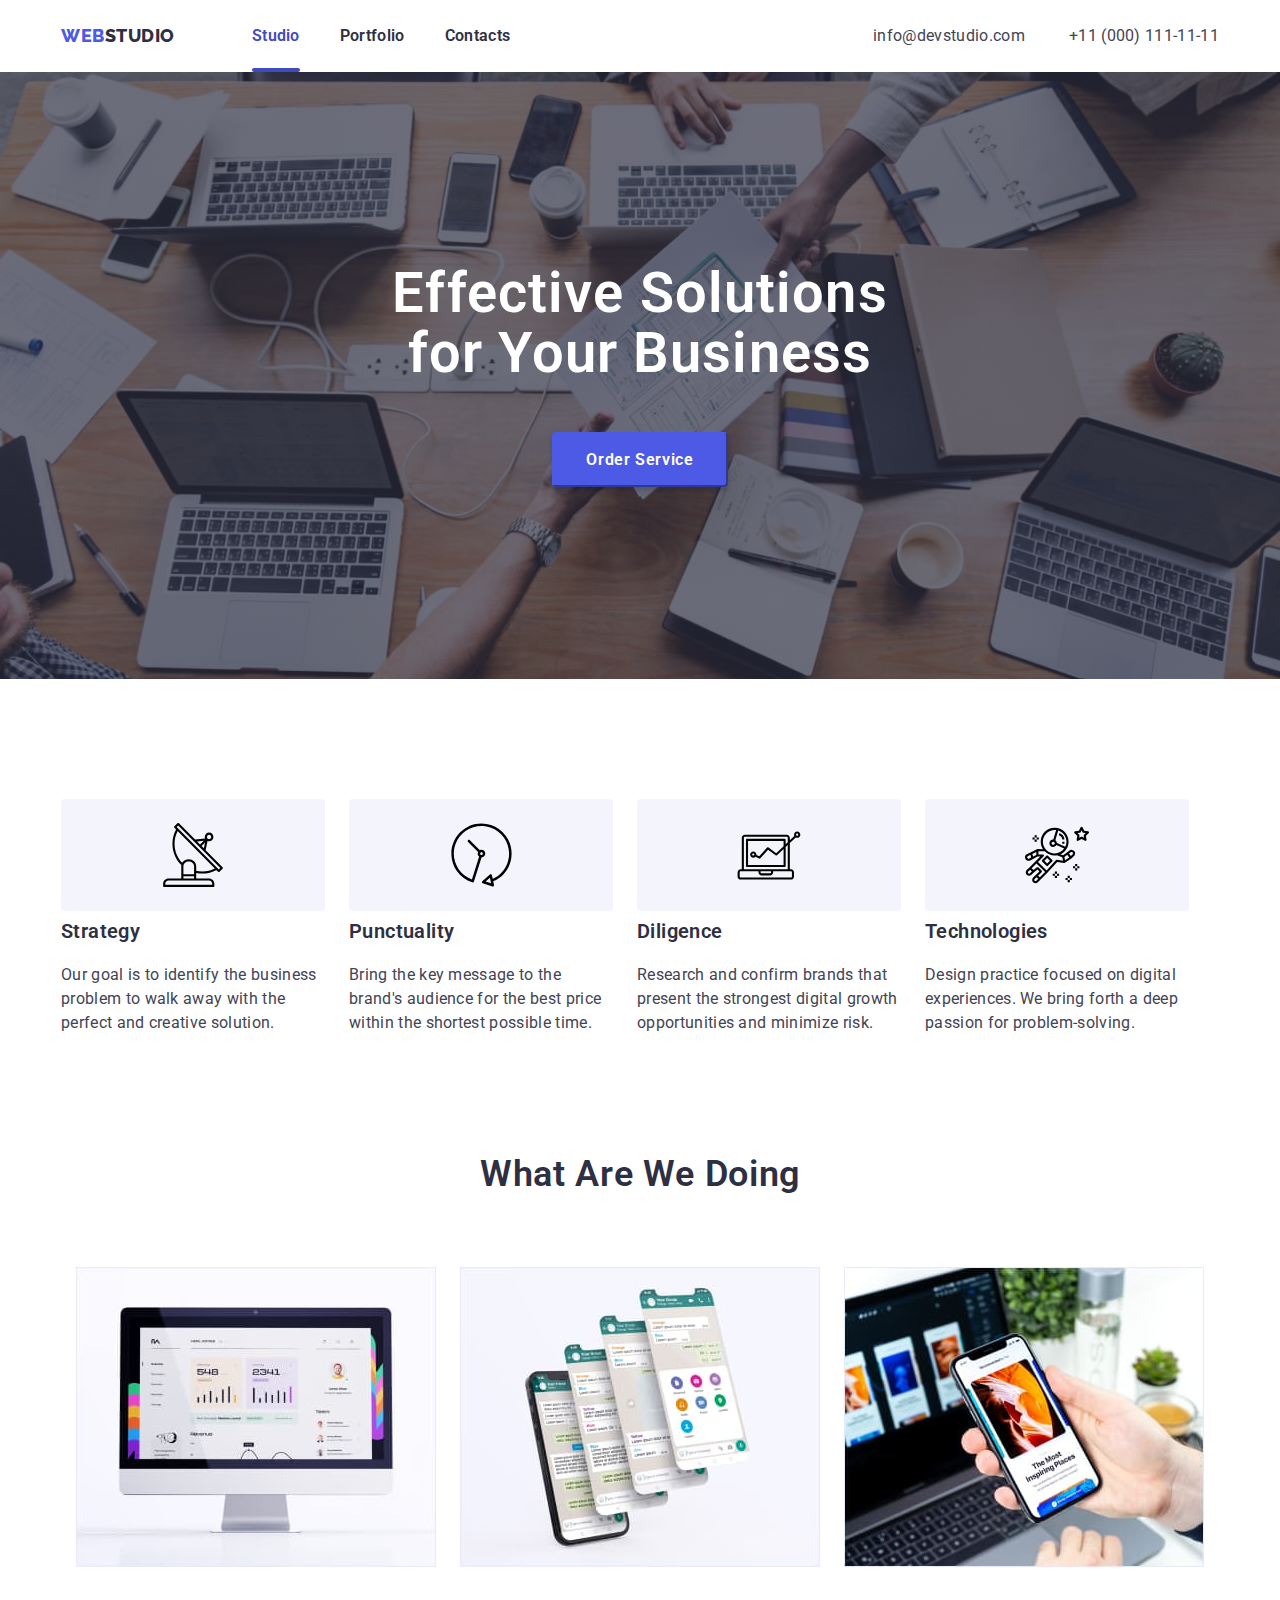
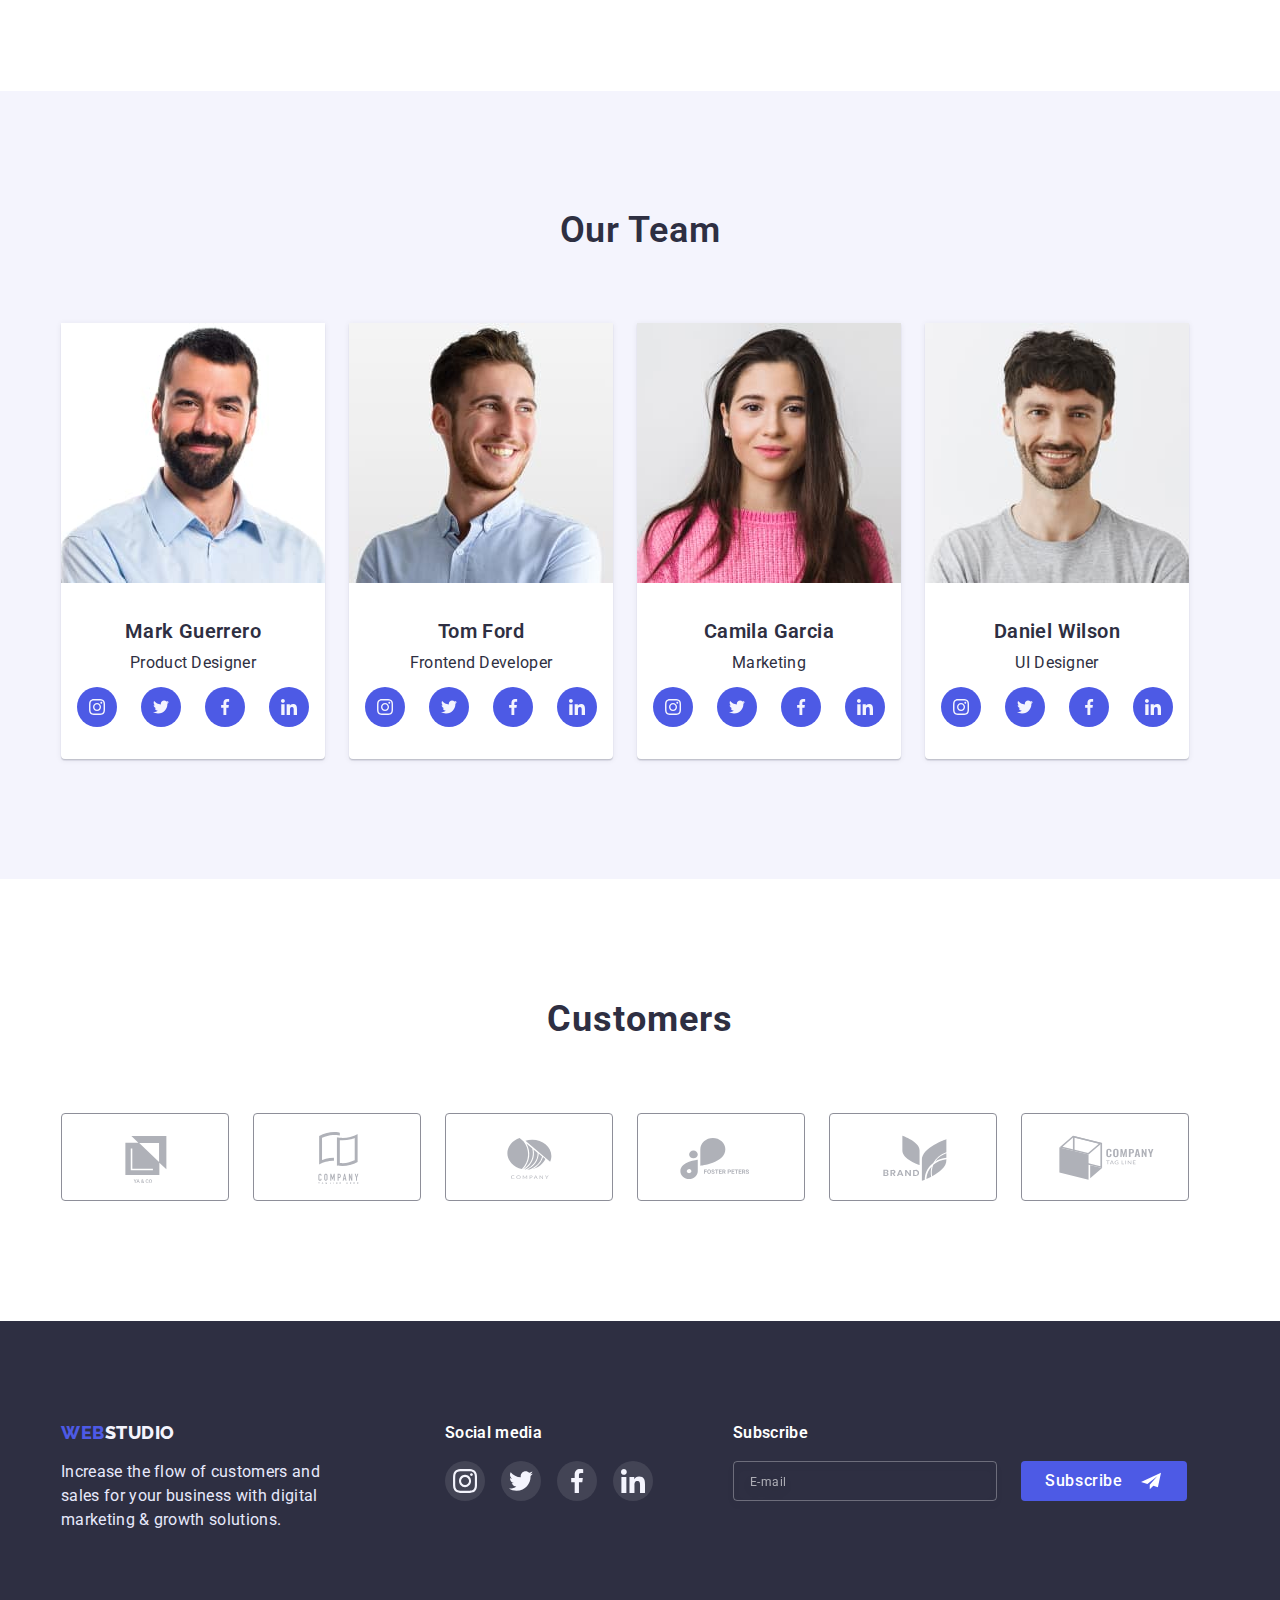
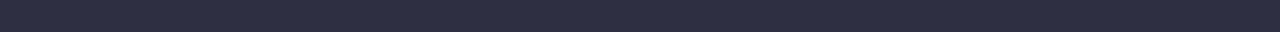
==== index.html @ ce139c0b "Initial commit" ====
<!DOCTYPE html>
<html lang="en">
  <head>
    <meta charset="UTF-8" >
    <meta http-equiv="X-UA-Compatible" content="IE=edge" >
    <meta name="viewport" content="width=device-width, initial-scale=1.0" >
    <title>Web Studio</title>
    <link rel="preconnect" href="https://fonts.googleapis.com">
    <link rel="preconnect" href="https://fonts.gstatic.com" crossorigin>
    <link href="https://fonts.googleapis.com/css2?family=Raleway:wght@700&family=Roboto:wght@400;500;700;900&display=swap" rel="stylesheet">
    <link rel="stylesheet" href="https://cdnjs.cloudflare.com/ajax/libs/modern-normalize/1.1.0/modern-normalize.min.css" >
    <link rel="stylesheet" href="./css/style.css">
  </head>
  <body class="body">
    <!-- header -->
    
    <header class="header">
    <div class="container header-box">
     <a class="logo" href="./index.html">
      WEB
      <span class="studio-logo">STUDIO</span>
     </a>

     <nav class="navigation">
      <ul class="list navigation-list">
        <li class="navigation-item"> <a class="navigation-link emphasis" href="./index.html">Studio</a> </li>
        <li class="navigation-item"> <a class="navigation-link" href="./portfolio.html">Portfolio</a> </li>
        <li class="navigation-item"> <a class="navigation-link" href="#">Contacts</a> </li>
      </ul>
     </nav>

     <ul class="list address-list">
     <a class="address" href="mailto:info@devstudio.com">info@devstudio.com</a>
     <a class="address" href="tel:+110001111111">+11 (000) 111-11-11</a>
     </ul>
    </div>
    </header>
    

    <!-- Main Content -->
    <main>
      <!-- Section 1 -->

      <section class="hero-section section">
        <div class="container">
        <h1 class="hero-title">Effective Solutions for Your Business </h1>

          <button class="btn" type="button" data-modal-open>Order Service</button>

        </div>

      </section>
      <!-- Section 2 -->

      <section class="description-section section">
        <div class="container description">
        <ul class="list description-list">
          <li class="description-item">
            <span class="icon-description strategy">
              <svg width="60" height="64">
              <use href="./images/symbol-defs.svg#icon-strategy"></use>
            </svg></span>
             <h3 class="description-title card-title">Strategy</h3>
          <p class="description-text">Our goal is to identify the business
           problem to walk away with the perfect and creative solution. </p>
          </li>

         <li class="description-item">
          <span class="icon-description punctuality">
            <svg width="61" height="64">
              <use href="./images/symbol-defs.svg#icon-punctuality"></use>
            </svg>
          </span>
           <h3 class="description-title card-title">Punctuality</h3>
          <p class="description-text">Bring the key message to the brand's audience for the best price within the shortest possible time.</p>
        </li>

        <li class="description-item">
          <span class="icon-description diligence">
            <svg width="64" height="49">
              <use href="./images/symbol-defs.svg#icon-diligence"></use>
            </svg>
          </span>
          <h3 class="description-title card-title">Diligence</h3>
          <p class="description-text">Research and confirm brands that present the strongest digital growth opportunities and minimize risk.</p>
        </li>

         <li class="description-item"> 
          <span class="icon-description technologies">
            <svg width="64" height="64">
              <use href="./images/symbol-defs.svg#icon-technologies"></use>
            </svg>
          </span>
          <h3 class="description-title card-title">Technologies</h3>
          <p class="description-text">Design practice focused on digital experiences. We bring forth a deep passion for problem-solving.</p>
        </li>
        </ul>
        </div>
      </section>

      <!-- Section 3 -->

     <section class="work-section section">
      <div class="container work-container">
      <h2 class="work-title title-section">What are we doing</h2>

      <ul class="work-list list">
        <li class="work-item">
          <img src="./images/img1.jpg"
          alt="computer statistics"
          width="360"
          height="300">
        </li>
        <li class="work-item">
          <img src="./images/img2.jpg"
          alt="mobile application"
          width="360"
          height="300">
        </li>
        <li class="work-item">
          <img src="./images/img3.jpg"
          alt="phone in hand"
          width="360"
          height="300">
        </li>
      </ul>
      </div>
     </section>

 
     <!-- Section 4 -->
     <section class="section team-section">
      <div class="container team-container">
      <h2 class="team-title title-section">Our Team</h2>

      <ul class="team-list list">
        <li class="team-item">
         
            <img class="team-foto" src="./images/imgteam1.jpg"
            alt="first team member"
            width="264"
            height="260" >
              <div class="team-name">
              <h3 class="name-title card-title">Mark Guerrero</h3>
              <p class="team-text card-text">Product Designer</p>
              <div class="container-team-link">
                <a class="team-link" href="">
                  <svg class="icon-instagram" width="16" height="16" >
                    <use href="./images/symbol-defs.svg#icon-instagram"></use>
                  </svg>
                </a>
                <a class="team-link" href="">
                  <svg class="icon-twitter" width="16" height="16">
                    <use href="./images/symbol-defs.svg#icon-twitter"></use>
                  </svg>
                </a>
                <a class="team-link" href="">
                  <svg class="icon-facebook" width="16" height="16">
                    <use href="./images/symbol-defs.svg#icon-facebook"></use>
                  </svg>
                </a>
                <a class="team-link" href="">
                  <svg class="icon-linkedin" width="16" height="16">
                    <use href="./images/symbol-defs.svg#icon-linkedin"></use>
                  </svg>
                </a>
              </div>
              </div>
        </li>

        <li class="team-item">
          
            <img class="team-foto" src="./images/imgteam2.jpg"
            alt="second team member"
            width="264"
            height="260">
            <div class="team-name">
              <h3 class="name-title card-title">Tom Ford</h3>
              <p class="team-text card-text">Frontend Developer</p>
              <div class="container-team-link">
                <a class="team-link" href="">
                  <svg class="icon-instagram" width="16" height="16" >
                    <use href="./images/symbol-defs.svg#icon-instagram"></use>
                  </svg>
                </a>
                <a class="team-link" href="">
                  <svg class="icon-twitter" width="16" height="16">
                    <use href="./images/symbol-defs.svg#icon-twitter"></use>
                  </svg>
                </a>
                <a class="team-link" href="">
                  <svg class="icon-facebook" width="16" height="16">
                    <use href="./images/symbol-defs.svg#icon-facebook"></use>
                  </svg>
                </a>
                <a class="team-link" href="">
                  <svg class="icon-linkedin" width="16" height="16">
                    <use href="./images/symbol-defs.svg#icon-linkedin"></use>
                  </svg>
                </a>
              </div>
            </div>
        </li>

        <li class="team-item">
          
            <img class="team-foto" src="./images/imgteam3.jpg"
            alt="third team member"
            width="264"
            height="260">
            <div class="team-name">
              <h3 class="name-title card-title">Camila Garcia</h3>
              <p class="team-text card-text">Marketing</p>
              <div class="container-team-link">
                <a class="team-link" href="">
                  <svg class="icon-instagram" width="16" height="16" >
                    <use href="./images/symbol-defs.svg#icon-instagram"></use>
                  </svg>
                </a>
                <a class="team-link" href="">
                  <svg class="icon-twitter" width="16" height="16">
                    <use href="./images/symbol-defs.svg#icon-twitter"></use>
                  </svg>
                </a>
                <a class="team-link" href="">
                  <svg class="icon-facebook" width="16" height="16">
                    <use href="./images/symbol-defs.svg#icon-facebook"></use>
                  </svg>
                </a>
                <a class="team-link" href="">
                  <svg class="icon-linkedin" width="16" height="16">
                    <use href="./images/symbol-defs.svg#icon-linkedin"></use>
                  </svg>
                </a>
              </div>
            </div>
        </li>

        <li class="team-item">
         
            <img class="team-foto" src="./images/imgteam4.jpg"
            alt="fourth team member"
            width="264"
            height="260">
            <div class="team-name">
              <h3 class="name-title card-title">Daniel Wilson</h3>
              <p class="team-text card-text">UI Designer</p>
              <div class="container-team-link">
                <a class="team-link" href="">
                  <svg class="icon-instagram" width="16" height="16" >
                    <use href="./images/symbol-defs.svg#icon-instagram"></use>
                  </svg>
                </a>
                <a class="team-link" href="">
                  <svg class="icon-twitter" width="16" height="16">
                    <use href="./images/symbol-defs.svg#icon-twitter"></use>
                  </svg>
                </a>
                <a class="team-link" href="">
                  <svg class="icon-facebook" width="16" height="16">
                    <use href="./images/symbol-defs.svg#icon-facebook"></use>
                  </svg>
                </a>
                <a class="team-link" href="">
                  <svg class="icon-linkedin" width="16" height="16">
                    <use href="./images/symbol-defs.svg#icon-linkedin"></use>
                  </svg>
                </a>
              </div>
            </div>
          
        </li>

      </ul>
      </div>
     </section>
     
     
     <section class="customers-section section">
      <div class="container container-customers">
        <h2 class="customers-title title-section">Customers</h2>
        <ul class="customers-list list">
          <li class="customers-item"><a class="customers-link" href="">
            <svg class="icon-yaco icon-customers" width="104" height="56">
              <use href="./images/symbol-defs.svg#icon-company1"></use>
            </svg>
          </a></li>
          <li class="customers-item"><a class="customers-link" href="">
            <svg class="icon-teglinehere icon-customers" width="104" height="56">
              <use href="./images/symbol-defs.svg#icon-company2"></use>
            </svg>
          </a></li>
          <li class="customers-item"><a class="customers-link" href="">
            <svg class="icon-company icon-customers" width="104" height="56">
              <use href="./images/symbol-defs.svg#icon-company3"></use>
            </svg>
          </a></li>
          <li class="customers-item"><a class="customers-link" href="">
            <svg class="icon-fosterpeters icon-customers" width="104" height="56">
              <use href="./images/symbol-defs.svg#icon-company4"></use>
            </svg>
          </a></li>
          <li class="customers-item"><a class="customers-link" href="">
            <svg class="icon-brand icon-customers" width="104" height="56">
              <use href="./images/symbol-defs.svg#icon-company5"></use>
            </svg>
          </a></li>
          <li class="customers-item"><a class="customers-link" href="">
            <svg class="icon-tegline icon-customers" width="104" height="56">
              <use href="./images/symbol-defs.svg#icon-company6"></use>
            </svg>
          </a></li>
        </ul>

      </div>
     </section>

    </main>

    <!-- Footer -->
    <footer class="footer">
      <div class="container footer-container">
      <div>
        <a class="logo bottom" href="./index.html">
          <span class="web-logo">WEB</span>
          <span class="secondary studio-logo">STUDIO</span>
         </a>
  
         <p class="footer-text">Increase the flow of customers and sales for your business with digital marketing & growth solutions.</p>
      </div>
      
      <div class="social-container">
        <h3 class="social-title">Social media</h3>
        <ul class="social-list list">
          <li class="social-items">
            <a class="social-link" href="">
              <svg class="social-icon" width="24" height="24">
                <use href="./images/symbol-defs.svg#icon-instagram"></use>
              </svg>
            </a>
          </li>
          <li class="social-items">
            <a class="social-link" href="">
              <svg class="social-icon" width="24" height="24">
                <use href="./images/symbol-defs.svg#icon-twitter"></use>
              </svg>
            </a>
          </li>
          <li class="social-items">
            <a class="social-link" href="">
              <svg class="social-icon" width="24" height="24">
                <use href="./images/symbol-defs.svg#icon-facebook"></use>
              </svg>
            </a>
          </li>
          <li class="social-items">
            <a class="social-link" href="">
              <svg class="social-icon" width="24" height="24">
                <use href="./images/symbol-defs.svg#icon-linkedin"></use>
              </svg>
            </a>
          </li>
        </ul>

      </div>

      <div class="subscribe-container">
        <h3 class="social-title">Subscribe</h3>

        <form class="subscribe-form">
          <input type="mail" name="subscrabe" placeholder="E-mail"/>

        <button class="btn-subscribe" type="submit">Subscribe
          <svg class="icon-btn" width="24" height="20">
            <use href="./images/symbol-defs.svg#frame"></use>
          </svg>
        </button>


        </form>
      </div>

    </div>
      </footer>
  
      <div class="backdrop is-hidden" data-modal>
        <div class="modal">

          <div class="btn-close-container">
            <button type="button" class="btn-close" data-modal-close>
              <svg class="icon-close" width="8" height="8">
                <use href="./images/symbol-defs.svg#icon-close"></use>
              </svg>
              </button>
          </div>
         

          <h3 class="modal-title">Leave your contacts and we will call you back</h3>

          <form class="form-modal">

          <ul class="list modal-item">

            <li class="modal-list">
              <label class="modal-label" for="name">Name</label>
            <input class="modal-input" type="text" name="name" id="name" />
            <span class="form-icon">
              <svg width="18" height="24">
                <use href="./images/symbol-defs.svg#person"></use>
              </svg>
            </span>
            </li>

            <li class="modal-list">
              <label class="modal-label" for="phone">Phone</label>
              <input class="modal-input" type="tel" name="phone" id="phone" />
              <span class="form-icon">
                <svg width="18" height="24">
                  <use href="./images/symbol-defs.svg#phone"></use>
                </svg>
              </span>
            </li>

            <li class="modal-list">
              <label class="modal-label" for="mail">Email</label>
            <input class="modal-input" type="email" name="mail" id="mail" />
            <span class="form-icon">
              <svg width="18" height="24">
                <use href="./images/symbol-defs.svg#email"></use>
              </svg>
            </span>
            </li>

            <li class="modal-list">
              <label class="modal-label" for="comment">Comment</label>
            <textarea class="modal-area" name="comment" rows="8" id="comment" placeholder="Text input"></textarea>
            </li>

            <li class="cheakbox-list">
              
              <label class="modal-label checkbox-label"  >
                <input class="checkbox" type="checkbox" name="policy" value="policy" />
                I accept the terms and conditions of the <a class="cheakbox-link" href="">Privacy Policy</a>
                <span class="checkbox-icon">
                  <svg class="svg-icon" width="16" height="16">
                    <use href="./images/symbol-defs.svg#click"></use>
                  </svg>
                </span></label>
               
            </li>

          </ul>

          <div class="modal-btn-container">
            <button class="modal-btn" type="submit">Send</button>
          </div>
          

          </form>
        </div>
      </div>

      <script src="./js/modal.js"></script>

  </body>
</html>
---- css/style.css ----
:root {
    --dark: #2E2F42;
    --text: #434455;
    --primary-brand: #4D5AE5;
    --accent: #E7E9FC;
    --light: #F4F4FD;
    --primery-bg-color: #fff;
    --pressed-state: #404BBF;
    --success: #31D0AA;
    --subtle-text: #8E8F99;
    --icon: #AFB1B8;

}


/* Used class */
.list {
padding: 0;
margin: 0;

list-style: none;
}

.body {
color: var(--dark);
font-family: Roboto, sans-serif;
}

.section {
padding: 120px 0;
}

.container {
margin-left: auto;
margin-right: auto;
width: 1158px;
}

.card-title {
font-weight: 600;
font-size: 20px;
line-height: 1.2;
letter-spacing: 0.02em;
}

.card-text {
font-size: 16px;
line-height: 1.5;
letter-spacing: 0.02em;
}

.title-section {
    margin-top: 0;
    margin-bottom: 72px;

    font-weight: 600;
    font-size: 36px;
    line-height: 1.1;
    letter-spacing: 0.02em;
    text-align: center;
    text-transform: capitalize;  
}

/* Header */
.header {
background-color: var(--primery-bg-color);
box-shadow: 0px 2px 1px rgba(46, 47, 66, 0.08), 0px 1px 1px rgba(46, 47, 66, 0.16), 0px 1px 6px rgba(46, 47, 66, 0.08);
}
.container.header-box {
display: flex;
align-items: center;
}

/* Лого */
.logo {
display: flex;

color: var(--primary-brand);
font-family: 'Raleway';
font-weight: 800;
font-size: 18px;
line-height: 1.3; 
letter-spacing: 0.03em;
text-decoration: none;
text-transform: uppercase;
}

.studio-logo {
color: var(--dark);
}

/* Навігація */
.navigation-list {
display: flex;
margin-left: 77px;
}
.navigation-item:not(:last-child) {
margin-right: 40px;
}
.navigation-link {
position: relative;
display: block;
padding-top: 24px;
padding-bottom: 24px;

color: var(--dark);
font-weight: 600;
font-size: 16px;
line-height: 1.5;
letter-spacing: 0.02em;
text-decoration: none;

transition-property: color;
transition-duration: 250ms;
transition-timing-function: cubic-bezier(0.4, 0, 0.2, 1);
}
.navigation-link:hover, .navigation-link:focus {
color: var(--text);
}
.navigation-link:active {
color: var(--primary-brand);
}

.emphasis {
    color: var(--pressed-state);
}

.emphasis::after {
    position: absolute;
    left: 0;
    bottom: 0;

    display: block;
    content: "";
    width: 100%;
    height: 4px;
    border-radius: 2px;

    background-color: var(--pressed-state);
}

/* Контакти */
.address {  
color: var(--text);
font-size: 16px;
line-height: 1.5;
letter-spacing: 0.02em;
text-decoration: none; 

transition-property: color;
transition-duration: 250ms;
transition-timing-function: cubic-bezier(0.4, 0, 0.2, 1);
}
.address:hover, .address:focus {
color: var(--primary-brand);
}
.address:not(:last-child) {
    margin-right: 40px;
}
.address-list {
margin-left: auto;
}

/*--------------- Pages Studio ----------------*/

/*----- Hero section */

.hero-section {
margin: 0 auto;
padding-top: 192px;
padding-bottom: 192px;

background-color: var(--dark);
background-image: linear-gradient(
    rgba(46, 47, 66, 0.7),
    rgba(46, 47, 66, 0.7)),
     url(../images/heroimage.jpg);
background-repeat: no-repeat;
background-size: cover;
background-position: center;
max-width: 1440px;
min-height: 600px;
text-align: center;
}

.hero-title {
    margin-top: 0;
margin-left: auto;
margin-bottom: 48px;
margin-right: auto;
width: 500px;

color: var(--primery-bg-color);
font-weight: 600;
font-size: 56px;
line-height: 1.07;
letter-spacing: 0.02em;
text-align: center;
}

.btn {
border-radius: 4px;
padding: 16px 32px;
min-width: 170px;

background-color: var(--primary-brand);
color: var(--primery-bg-color);
border-color: var(--primary-brand);
font-family: inherit;
font-weight: 600;
font-size: 16px;
line-height: 1.2;
letter-spacing: 0.04em;
text-align: center;
cursor: pointer;
box-shadow: 0px 4px 4px rgba(0, 0, 0, 0.15);

transition-property: box-shadow;
transition-duration: 250ms;
transition-timing-function: cubic-bezier(0.4, 0, 0.2, 1);
}

.btn:hover, .btn:focus {
    box-shadow: 0px 1px 6px rgba(46, 47, 66, 0.08), 0px 1px 1px rgba(46, 47, 66, 0.16), 0px 2px 1px rgba(46, 47, 66, 0.08);
}
 .btn:active {
    background-color: var(--pressed-state);
    box-shadow: 0px 4px 4px rgba(0, 0, 0, 0.15);
 }

 /*----- Description section */

 .description-section {
    padding: 120px 0px;
    }

.description-title {
    margin-top: 0;
}

.description-text {
    margin-top: 0;
    margin-bottom: 0;
    margin-right: 0;

font-size: 16px;
line-height: 1.5;
letter-spacing: 0.02em;
color: var(--text);
}

.description-list {
    display: flex;
}
.description-item {
    width: 264px;
}
.description-item:not(:last-child) {
margin-right: 24px;
}

.icon-description {
    display: flex;
    align-items: center;
    justify-content: center;
    background-color: var(--light);
    width: 264px;
height: 112px;
border-radius: 4px;
margin-bottom: 8px;
}


/* -----Work section */

.work-section {
padding-top: 0;
}

.work-container {
    padding-right: 15px;
    padding-left: 15px;
}

.work-list {
display: flex;
}

.work-item:not(:last-child) {
margin-right: 24px;
}

/* -----Team section */

.team-section {
background-color: var(--light);
text-align: center;
}

.team-list {
display: flex;
}

.team-item:not(:last-child) {
margin-right: 24px;
}
.team-item {
    text-align: center;
    background-color: var(--primery-bg-color);
    box-shadow: 0px 1px 6px rgba(46, 47, 66, 0.08), 0px 1px 1px rgba(46, 47, 66, 0.16), 0px 2px 1px rgba(46, 47, 66, 0.08);
    border-radius: 0px 0px 4px 4px;
}

.team-name {
    padding-top: 32px;
    padding-bottom: 32px;
    padding-left: 16px;
    padding-right: 16px;
}
.name-title {
margin-top: 0;
margin-bottom: 8px;

text-align: center;
}


.team-text {
margin-top: 0;
margin-bottom: 12px;
}



.container-team-link {
    display: flex;
    text-align: center;
}

.team-link {
    display: flex;
    align-items: center;
    justify-content: center;
    width: 40px;
    height: 40px;
    margin-right: 24px;
    
    border-radius: 50%;
    background-color: var(--primary-brand);

    transition: background-color 250ms cubic-bezier(0.4, 0, 0.2, 1);
}

.team-link:nth-last-child(1) {
    margin-right: 0;
}

.team-link:hover, .team-link:focus {
    background-color: var(--pressed-state);
   
}

.icon-instagram, .icon-twitter, .icon-facebook, .icon-linkedin {
    fill: var(--light);
}

/* -----Customers section */

.customers-title {
font-weight: 700;
line-height: 1.16;
letter-spacing: 0.03em;
}

.customers-list {
    display: flex;
}

.customers-item {
    margin-right: 24px;

}

.customers-item:nth-last-child(1) {
    margin-right: 0;
}


.customers-link {
    display: flex;
    align-items: center;
    justify-content: center;
    border: 1px solid var(--subtle-text);
border-radius: 4px;

width: 168px;
height: 88px;
 color: var(--icon);   

 transition-property: color;
transition-duration: 250ms;
transition-timing-function: cubic-bezier(0.4, 0, 0.2, 1);
}



.customers-link:hover, .customers-link:focus {
    border: 1px solid var(--primary-brand);
    color: var(--primary-brand);
}

.icon-customers {
    fill: currentColor;
}



/*------------- Pages portfolio ------------*/

.main-section {
padding-top: 96px;
}

.portfolio-container {
padding: 0;
}

.filter-list {
display: flex;
margin-bottom: 72px;

justify-content: center;
}

.filter-item:not(:last-child) {
margin-right: 24px;
}


.filter-btn {
padding: 12px 24px;

background-color: var(--accent);
color: var(--primary-brand);
font-family: inherit;
font-weight: 600;
font-size: 16px;
line-height: 1.5;
text-align: center;
letter-spacing: 0.04em;
cursor: pointer;
border: 1px solid var(--accent);
border-radius: 4px;

transition-property: color, background-color, box-shadow;
transition-duration: 250ms;
transition-timing-function: cubic-bezier(0.4, 0, 0.2, 1);
}
.filter-btn:hover, .filter-btn:focus {
background-color: var(--primary-brand);
color: var(--primery-bg-color);
border-color: var(--primary-brand);
box-shadow: 0px 3px 1px rgba(0, 0, 0, 0.1), 0px 2px 1px rgba(0, 0, 0, 0.08), 0px 2px 2px rgba(0, 0, 0, 0.12);
}

.card-list {
display: flex;
flex-wrap: wrap;
}

.card-item {
margin-right: 24px;
margin-bottom: 48px;



}

.card-link {
    display: inline-block;

    width: 360px;
    margin: 0;

border: 0.5px solid var(--light);
box-shadow: 0px 1px 6px rgba(46, 47, 66, 0.08);
color: var(--text);
text-decoration: none;

transition-property: box-shadow;
transition-duration: 250ms;
transition-timing-function: cubic-bezier(0.4, 0, 0.2, 1);
}

.card-item:nth-child(3n) {
margin-right: 0;
}
.card-item:nth-last-child(-n+3) {
margin-bottom: 0;
}

.card-link:hover, .card-link:focus {
    box-shadow: 0px 1px 6px rgba(46, 47, 66, 0.08), 0px 1px 1px rgba(46, 47, 66, 0.16), 0px 2px 1px rgba(46, 47, 66, 0.08);
}


.card-photo {
    position: relative;
    overflow: hidden;

    width: 360px;
    height: 300px;
}

.card-overlay {
    position: absolute;
    top: 0;
    left: 0;
    width: 360px;
    height: 300px;

    background-color: var(--primary-brand);
    

    transform: translateY(100%);
    transition: transform 250ms cubic-bezier(0.4, 0, 0.2, 1);

}


.card-link:hover .card-overlay {
    
    transform: translateY(0);
}

.card-link:focus .card-overlay {
    
    transform: translateY(0);
}


.card-info {
    position: absolute;
    top: 40px;
    left: 32px;
    width: 296px;

font-weight: 400;
font-size: 16px;
line-height: 1.5;
letter-spacing: 0.02em;
color: var(--light);

}


.project-name {
    width: 360px;
    padding-top: 32px;
    padding-bottom: 32px;
    padding-left: 16px;
    padding-right: 16px;
}

.project-title {
    margin-top: 0;
    margin-bottom: 8px;  
}



.project-text {
    margin-top: 0;
    margin-bottom: 0;
}

/* Footer */
.footer {
padding-top: 100px;
padding-bottom: 100px;

background-color: var(--dark);
}

.footer-container {
    display: flex;
}

.logo.bottom {
margin-bottom: 16px;
}

.secondary.studio-logo {
color:  var(--light);
}

.footer-text {
width: 264px;
margin-top: 0;
margin-bottom: 0;

color: var(--accent);
font-size: 16px;
line-height: 1.5;
letter-spacing: 0.02em;   
}

.social-container {
    margin-left: 120px;
}

.social-title {
margin: 0;
margin-bottom: 16px;

color: var(--primery-bg-color);
font-weight: 600;   
font-size: 16px;
line-height: 1.5;
letter-spacing: 0.02em;
}

.social-list {
    display: flex;
}

.social-items {
    margin-right: 16px;
}

.social-link {
    display: flex;
    align-items: center;
    justify-content: center;

    width: 40px;
    height: 40px;
    border-radius: 50%;
    background-color: rgba(255, 255, 255, 0.1);
    color: var(--light);

   transition: background-color 250ms cubic-bezier(0.4, 0, 0.2, 1);
}

.social-items:nth-last-child(1) {
    margin-right: 0;
}

.social-link:hover, .social-link:focus {
    background-color: var(--success);
}

.social-icon {
    fill: currentColor;
}

.subscribe-container {
    margin-left: 80px;
}

.backdrop {
    position: fixed;
    width: 100%;
    height: 100%;
    top: 0;
    left: 0;

    background-color: rgba(46, 47, 66, 0.4);

    transition-property: opacity;
transition-duration: 250ms;
transition-timing-function: cubic-bezier(0.4, 0, 0.2, 1);
}

.backdrop.is-hidden {
    opacity: 0;
    pointer-events: none;
    visibility: hidden;

    transition-property: opacity, visibility;
    transition-duration: 250ms;
    transition-timing-function: cubic-bezier(0.4, 0, 0.2, 1);
}

.modal {
    position: absolute;
    top: 50%;
    left: 50%;
    transform: translate(-50%, -50%);

    width: 408px;
    min-height: 576px;
    padding: 24px;
    
    background: #FCFCFC;
box-shadow: 0px 1px 1px rgba(0, 0, 0, 0.14), 0px 1px 3px rgba(0, 0, 0, 0.12), 0px 2px 1px rgba(0, 0, 0, 0.2);
border-radius: 4px;

}

.btn-close-container {
    display: flex;
    justify-content: end;
}

.btn-close {
    display: flex;
    align-items: center;
    justify-content: center;
   
    width: 24px;
    height: 24px;
    border-radius: 50%;

    background-color: #E7E9FC;
    border: 1px solid rgba(0, 0, 0, 0.1);
    color: #000;
    cursor: pointer;

    transition-property: color, background-color;
transition-duration: 250ms;
transition-timing-function: cubic-bezier(0.4, 0, 0.2, 1);
}

.btn-close:hover, .btn-close:focus {
    background-color: var(--pressed-state);
    color: #fff;
}

.modal-title {
    margin-bottom: 14px;

    font-weight: 500;
font-size: 16px;
line-height: 1.5;
text-align: center;
letter-spacing: 0.02em;
color: var(--dark);
}



.icon-close {
        fill: currentColor;
}

.subscribe-form {
    display: flex;
    flex-direction: row;
}

.subscribe-form input {

    width: 264px;
    padding: 8px 16px;

    border: 1px solid rgba(255, 255, 255, 0.3);
filter: drop-shadow(0px 4px 4px rgba(0, 0, 0, 0.15));
border-radius: 4px;
background-color: transparent;
color: var(--primery-bg-color);
}


.subscribe-form input::placeholder {
    font-weight: 400;
font-size: 12px;
line-height: 2;
letter-spacing: 0.04em;

color: rgba(255, 255, 255, 0.6);
}

.btn-subscribe {
    display: flex;
    justify-content: center;
    align-items: center;

    margin-left: 24px;
    padding: 8px 24px;
    gap: 16px;

    border-radius: 4px;
    background-color: var(--primary-brand);
    border: none;
    color: var(--primery-bg-color);
    cursor: pointer;

    font-weight: 500;
font-size: 16px;
line-height: 1.5;
letter-spacing: 0.04em;

transition: background-color 250ms cubic-bezier(0.4, 0, 0.2, 1);
}

.btn-subscribe:hover,
.btn-subscribe:focus {
background-color: var(--pressed-state);
}

.icon-btn {
    fill: #fff;
}



textarea {
    resize: none;

}



.modal-list {
    position: relative;
    display: flex;
    flex-direction: column;

    margin-bottom: 8px;
}

.modal-list textarea::placeholder {
    font-weight: 400;
font-size: 12px;
line-height: 1.33;
letter-spacing: 0.04em;
color: rgba(117, 117, 117, 0.5);
}

.modal-label {
    margin-bottom: 4px;

    font-weight: 400;
font-size: 12px;
line-height: 1.33;
letter-spacing: 0.04em;
color: var(--subtle-text);
}

.modal-input {

    margin: 0;
    padding: 8px 38px;
    height: 40px;

    border: 1px solid rgba(33, 33, 33, 0.2);
border-radius: 4px;
}

.modal-area {
    padding: 8px 16px;
    margin-bottom: 8px;

    border: 1px solid rgba(33, 33, 33, 0.2);
    border-radius: 4px;
}

.cheakbox-list {
    display: flex;
    align-items: center;

    margin-bottom: 24px;
    
}

.cheakbox-link {
    color: var(--primary-brand);
    
}

.checkbox {
    -webkit-appearance: none;
    -moz-appearance: none;
     appearance: none;

     position: absolute;
}

.checkbox-label {
    position: relative;

    margin: 0;
    padding-left: 24px;

    color: #757575;
}

.checkbox-icon {
    display: flex;
    align-items: center;
    position: absolute;
    left: 0;
    top: 0;

    width: 16px;
    height: 16px;

    border: 1.25px solid #2E2F42;
border-radius: 2px;
fill: transparent;
transition: background-color, fill 250ms cubic-bezier(0.4, 0, 0.2, 1);
}

.checkbox:checked ~ .checkbox-icon {
    background-color: var(--primary-brand);
    fill: var(--light);
    border: none;

}


.modal-btn-container {
    display: flex;
    justify-content: center;
}


.modal-btn {
    width: 169px;
    padding: 16px 32px;
gap: 10px;

box-shadow: 0px 4px 4px rgba(0, 0, 0, 0.15);
border-radius: 4px;
background-color: var(--primary-brand);
cursor: pointer;
border: none;
color: var(--primery-bg-color);
font-weight: 500;
font-size: 16px;
line-height: 1.5;
letter-spacing: 0.04em;

transition: background-color 250ms cubic-bezier(0.4, 0, 0.2, 1);
}

.modal-btn:hover, 
.modal-btn:focus {
    background-color: var(--pressed-state);
}

.form-icon {
    position: absolute;
    top: 28px;
    left: 16px;

    fill: var(--dark);
}

.modal-input:focus {
    border-color: var(--primary-brand);
    outline: none;
}

.modal-input:focus + .form-icon {
fill: var(--primary-brand);
}
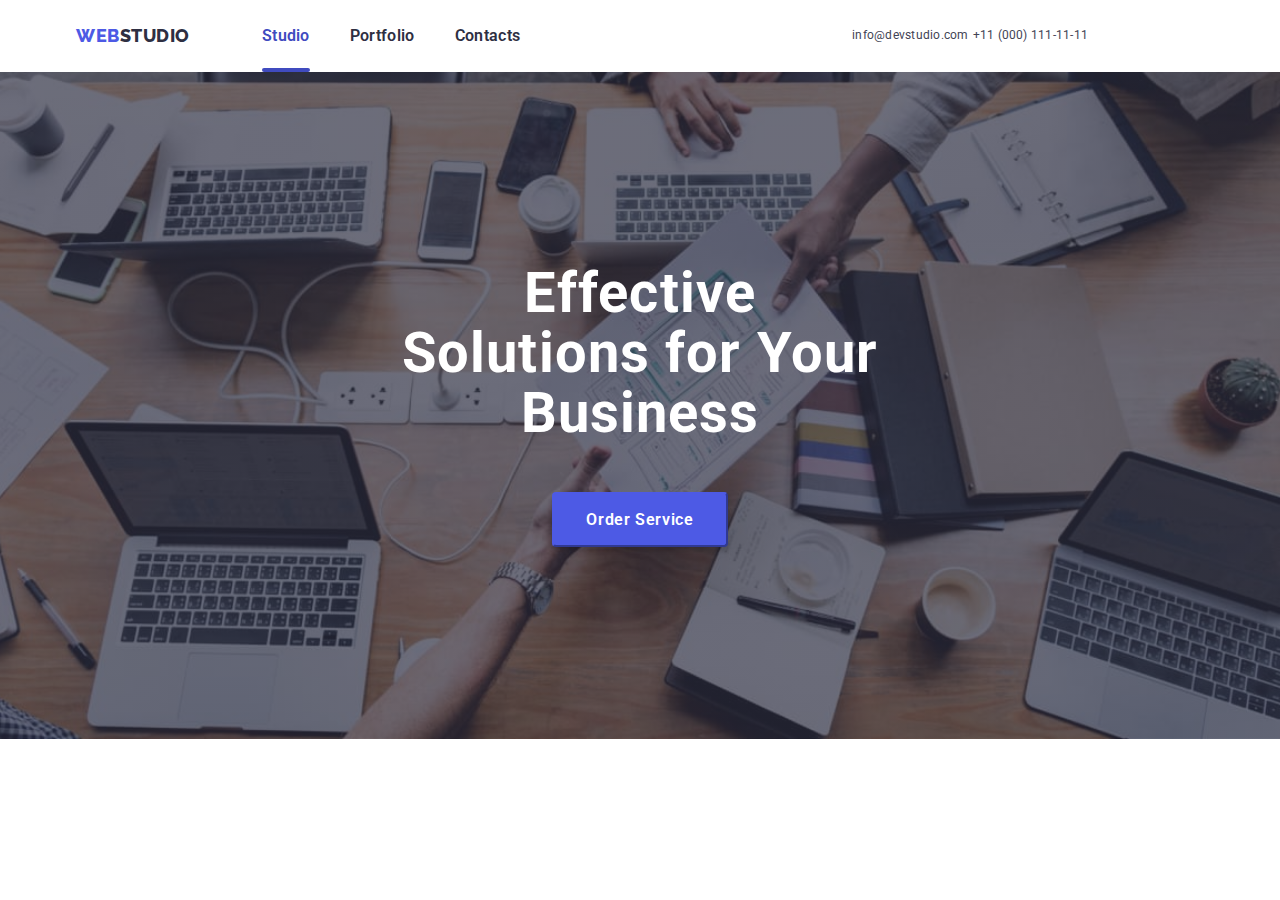
==== commit 79d98f92: "секція герой та хедер" ====
--- a/index.html
+++ b/index.html
@@ -10,6 +10,9 @@
     <link href="https://fonts.googleapis.com/css2?family=Raleway:wght@700&family=Roboto:wght@400;500;700;900&display=swap" rel="stylesheet">
     <link rel="stylesheet" href="https://cdnjs.cloudflare.com/ajax/libs/modern-normalize/1.1.0/modern-normalize.min.css" >
     <link rel="stylesheet" href="./css/style.css">
+    <link rel="stylesheet" href="./css/mobile.css">
+    <link rel="stylesheet" href="./css/tablet.css">
+    <link rel="stylesheet" href="./css/desktop.css">
   </head>
   <body class="body">
     <!-- header -->
@@ -18,7 +21,7 @@
     <div class="container header-box">
      <a class="logo" href="./index.html">
       WEB
-      <span class="studio-logo">STUDIO</span>
+      <span class="studio logo">STUDIO</span>
      </a>
 
      <nav class="navigation">
@@ -33,6 +36,12 @@
      <a class="address" href="mailto:info@devstudio.com">info@devstudio.com</a>
      <a class="address" href="tel:+110001111111">+11 (000) 111-11-11</a>
      </ul>
+
+     <button class="menu">
+      <svg width="32" height="22">
+        <use href="./images/symbol-defs.svg#menu"></use>
+      </svg>
+     </button>
     </div>
     </header>
     
@@ -48,11 +57,10 @@
           <button class="btn" type="button" data-modal-open>Order Service</button>
 
         </div>
-
       </section>
       <!-- Section 2 -->
 
-      <section class="description-section section">
+      <!-- <section class="description-section section">
         <div class="container description">
         <ul class="list description-list">
           <li class="description-item">
@@ -96,11 +104,11 @@
         </li>
         </ul>
         </div>
-      </section>
+      </section> -->
 
       <!-- Section 3 -->
 
-     <section class="work-section section">
+     <!-- <section class="work-section section">
       <div class="container work-container">
       <h2 class="work-title title-section">What are we doing</h2>
 
@@ -125,11 +133,11 @@
         </li>
       </ul>
       </div>
-     </section>
+     </section> -->
 
  
      <!-- Section 4 -->
-     <section class="section team-section">
+     <!-- <section class="section team-section">
       <div class="container team-container">
       <h2 class="team-title title-section">Our Team</h2>
 
@@ -273,10 +281,10 @@
 
       </ul>
       </div>
-     </section>
+     </section> -->
      
      
-     <section class="customers-section section">
+     <!-- <section class="customers-section section">
       <div class="container container-customers">
         <h2 class="customers-title title-section">Customers</h2>
         <ul class="customers-list list">
@@ -313,12 +321,12 @@
         </ul>
 
       </div>
-     </section>
+     </section> -->
 
     </main>
 
     <!-- Footer -->
-    <footer class="footer">
+    <!-- <footer class="footer">
       <div class="container footer-container">
       <div>
         <a class="logo bottom" href="./index.html">
@@ -381,7 +389,7 @@
       </div>
 
     </div>
-      </footer>
+      </footer> -->
   
       <div class="backdrop is-hidden" data-modal>
         <div class="modal">
--- a/css/style.css
+++ b/css/style.css
@@ -33,7 +33,7 @@
 .container {
 margin-left: auto;
 margin-right: auto;
-width: 1158px;
+/* width: 1158px; */
 }
 
 .card-title {
@@ -71,6 +71,11 @@
 align-items: center;
 }
 
+.header-box {
+    display: flex;
+    justify-content: space-between;
+}
+
 /* Лого */
 .logo {
 display: flex;
@@ -79,20 +84,24 @@
 font-family: 'Raleway';
 font-weight: 800;
 font-size: 18px;
-line-height: 1.3; 
+/* line-height: 1.3;  */
+line-height: 1.16;
 letter-spacing: 0.03em;
 text-decoration: none;
 text-transform: uppercase;
 }
 
-.studio-logo {
+.studio.logo {
 color: var(--dark);
 }
 
 /* Навігація */
+
 .navigation-list {
-display: flex;
-margin-left: 77px;
+/* display: flex;
+margin-left: 77px; */
+
+display: none;
 }
 .navigation-item:not(:last-child) {
 margin-right: 40px;
@@ -142,8 +151,9 @@
 /* Контакти */
 .address {  
 color: var(--text);
-font-size: 16px;
-line-height: 1.5;
+font-weight: 400;
+font-size: 12px;
+line-height: 1.3;
 letter-spacing: 0.02em;
 text-decoration: none; 
 
@@ -154,11 +164,22 @@
 .address:hover, .address:focus {
 color: var(--primary-brand);
 }
-.address:not(:last-child) {
+/* .address:not(:last-child) {
     margin-right: 40px;
-}
+} */
 .address-list {
-margin-left: auto;
+
+display: none;
+}
+
+.menu {
+    padding-top: 24px;
+    padding-bottom: 24px;
+    padding-left: 0;
+    padding-right: 0;
+
+    border: none;
+    background-color: transparent;
 }
 
 /*--------------- Pages Studio ----------------*/
@@ -174,11 +195,11 @@
 background-image: linear-gradient(
     rgba(46, 47, 66, 0.7),
     rgba(46, 47, 66, 0.7)),
-     url(../images/heroimage.jpg);
+     url(../images/heroimage-mob.jpg);
 background-repeat: no-repeat;
 background-size: cover;
 background-position: center;
-max-width: 1440px;
+max-width: 428px;
 min-height: 600px;
 text-align: center;
 }
@@ -188,14 +209,16 @@
 margin-left: auto;
 margin-bottom: 48px;
 margin-right: auto;
-width: 500px;
+width: 318px;
 
 color: var(--primery-bg-color);
-font-weight: 600;
+/* font-weight: 600;
 font-size: 56px;
-line-height: 1.07;
+line-height: 1.07; */
+font-weight: 700;
+font-size: 36px;
+line-height: 1.1;
 letter-spacing: 0.02em;
-text-align: center;
 }
 
 .btn {
--- a/css/mobile.css
+++ b/css/mobile.css
@@ -0,0 +1,5 @@
+@media screen and (min-width: 480px) {
+    .container {
+        width: 426px;
+    }
+}
--- a/css/tablet.css
+++ b/css/tablet.css
@@ -0,0 +1,50 @@
+@media screen and (min-width: 768px) {
+    .container {
+        width: 768px;
+        padding: 0 15px;
+    }
+
+    /* ----------------------Header------------------ */
+
+    .header-box {
+        justify-content: flex-start;
+    }
+
+    .navigation-list {
+        display: flex;
+        margin-left: 123px;
+    }
+
+    .address-list {
+        display: flex;
+        flex-wrap: wrap;
+
+        padding-top: 24px;
+        padding-bottom: 24px;
+        margin-left: 118px; 
+        gap: 4px;
+    }
+
+    .menu {
+        display: none;
+    }
+
+    .hero-section {
+        background-image: linear-gradient(
+      rgba(46, 47, 66, 0.7),
+      rgba(46, 47, 66, 0.7)),
+        url(../images/heroimage-tablet.jpg);
+
+        max-width: 768px;
+        min-height: 436px;
+    }
+
+    .hero-title {
+        width: 485px;
+
+        font-weight: 700;
+        font-size: 56px;
+        line-height: 1.07;
+    }
+
+}--- a/css/desktop.css
+++ b/css/desktop.css
@@ -0,0 +1,29 @@
+@media screen and (min-width: 1200px) {
+    .container {
+        width: 1158px;
+    }
+
+    /* ----------------------Header------------------ */
+
+    .logo {
+        line-height: 1.3;
+    }
+
+    .navigation-list {
+        margin-left: 72px;
+    }
+
+    .address-list {
+        margin-left: 332px;
+    }
+
+    .hero-section {
+        background-image: linear-gradient(
+      rgba(46, 47, 66, 0.7),
+      rgba(46, 47, 66, 0.7)),
+        url(../images/heroimage.jpg);
+
+        max-width: 1440px;
+        min-height: 600px;
+    }
+}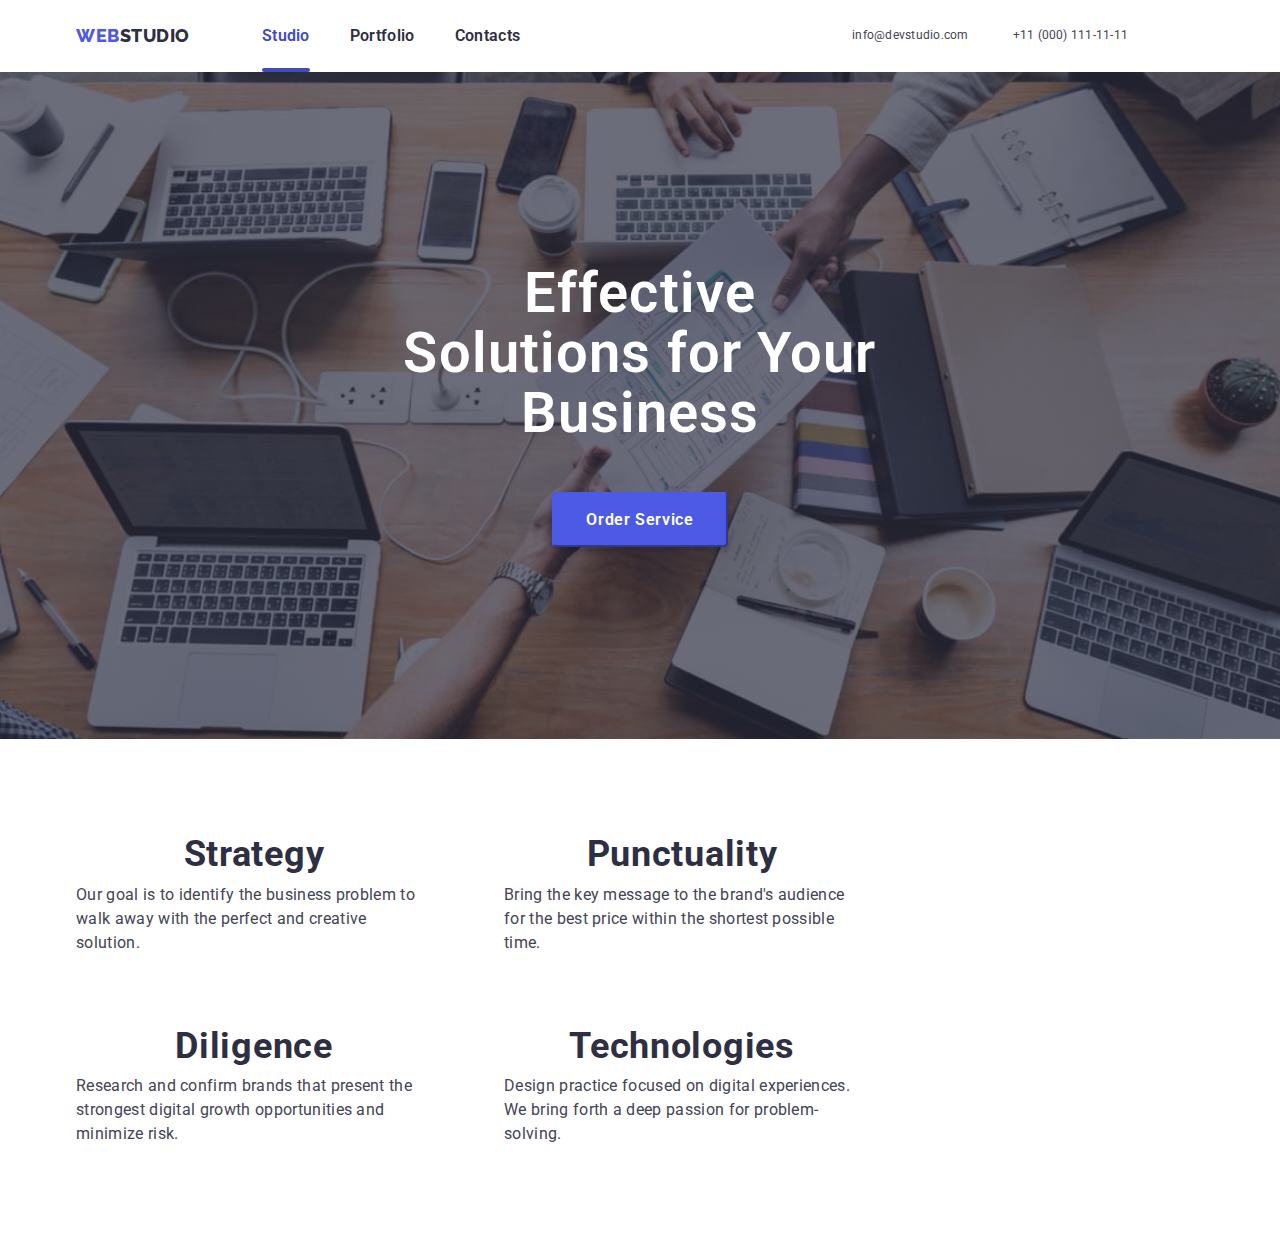
==== commit bf10edcf: "section 2" ====
--- a/index.html
+++ b/index.html
@@ -60,7 +60,7 @@
       </section>
       <!-- Section 2 -->
 
-      <!-- <section class="description-section section">
+      <section class="description-section section">
         <div class="container description">
         <ul class="list description-list">
           <li class="description-item">
@@ -104,7 +104,7 @@
         </li>
         </ul>
         </div>
-      </section> -->
+      </section>
 
       <!-- Section 3 -->
 
--- a/css/style.css
+++ b/css/style.css
@@ -37,9 +37,13 @@
 }
 
 .card-title {
-font-weight: 600;
+/* font-weight: 600;
 font-size: 20px;
 line-height: 1.2;
+letter-spacing: 0.02em; */
+font-weight: 700;
+font-size: 36px;
+line-height: 1.1;
 letter-spacing: 0.02em;
 }
 
@@ -47,6 +51,7 @@
 font-size: 16px;
 line-height: 1.5;
 letter-spacing: 0.02em;
+font-weight: 500;
 }
 
 .title-section {
@@ -74,6 +79,8 @@
 .header-box {
     display: flex;
     justify-content: space-between;
+
+    padding: 0 15px;
 }
 
 /* Лого */
@@ -174,6 +181,7 @@
 
 .menu {
     padding-top: 24px;
+
     padding-bottom: 24px;
     padding-left: 0;
     padding-right: 0;
@@ -253,12 +261,29 @@
 
  /*----- Description section */
 
- .description-section {
+ /* .description-section {
     padding: 120px 0px;
+    } */
+
+    .description-section {
+        padding: 96px 0;
     }
+
+.description-list {
+    display: flex;
+    flex-wrap: wrap;
+    justify-content: center;
+    gap: 72px;
+}
+
+.description-item {
+    width: 396px;
+} 
 
 .description-title {
     margin-top: 0;
+    margin-bottom: 8px;
+    text-align: center;
 }
 
 .description-text {
@@ -272,15 +297,10 @@
 color: var(--text);
 }
 
-.description-list {
-    display: flex;
-}
-.description-item {
-    width: 264px;
-}
-.description-item:not(:last-child) {
+
+/* .description-item:not(:last-child) {
 margin-right: 24px;
-}
+} */
 
 .icon-description {
     display: flex;
@@ -291,6 +311,8 @@
 height: 112px;
 border-radius: 4px;
 margin-bottom: 8px;
+
+display: none;
 }
 
 
--- a/css/tablet.css
+++ b/css/tablet.css
@@ -40,6 +40,7 @@
     }
 
     .hero-title {
+        margin-bottom: 40px;
         width: 485px;
 
         font-weight: 700;
@@ -47,4 +48,14 @@
         line-height: 1.07;
     }
 
+    .description-list {
+        justify-content: flex-start;
+    }
+
+    .description-item {
+        width: 356px;
+    }
+
+
+
 }--- a/css/desktop.css
+++ b/css/desktop.css
@@ -17,6 +17,10 @@
         margin-left: 332px;
     }
 
+    .address:not(:last-child) {
+    margin-right: 40px;
+}
+
     .hero-section {
         background-image: linear-gradient(
       rgba(46, 47, 66, 0.7),
@@ -26,4 +30,12 @@
         max-width: 1440px;
         min-height: 600px;
     }
+
+    .hero-title {
+        margin-bottom: 48px;
+        
+        font-weight: 600;
+        font-size: 56px;
+        line-height: 1.07;
+    }
 }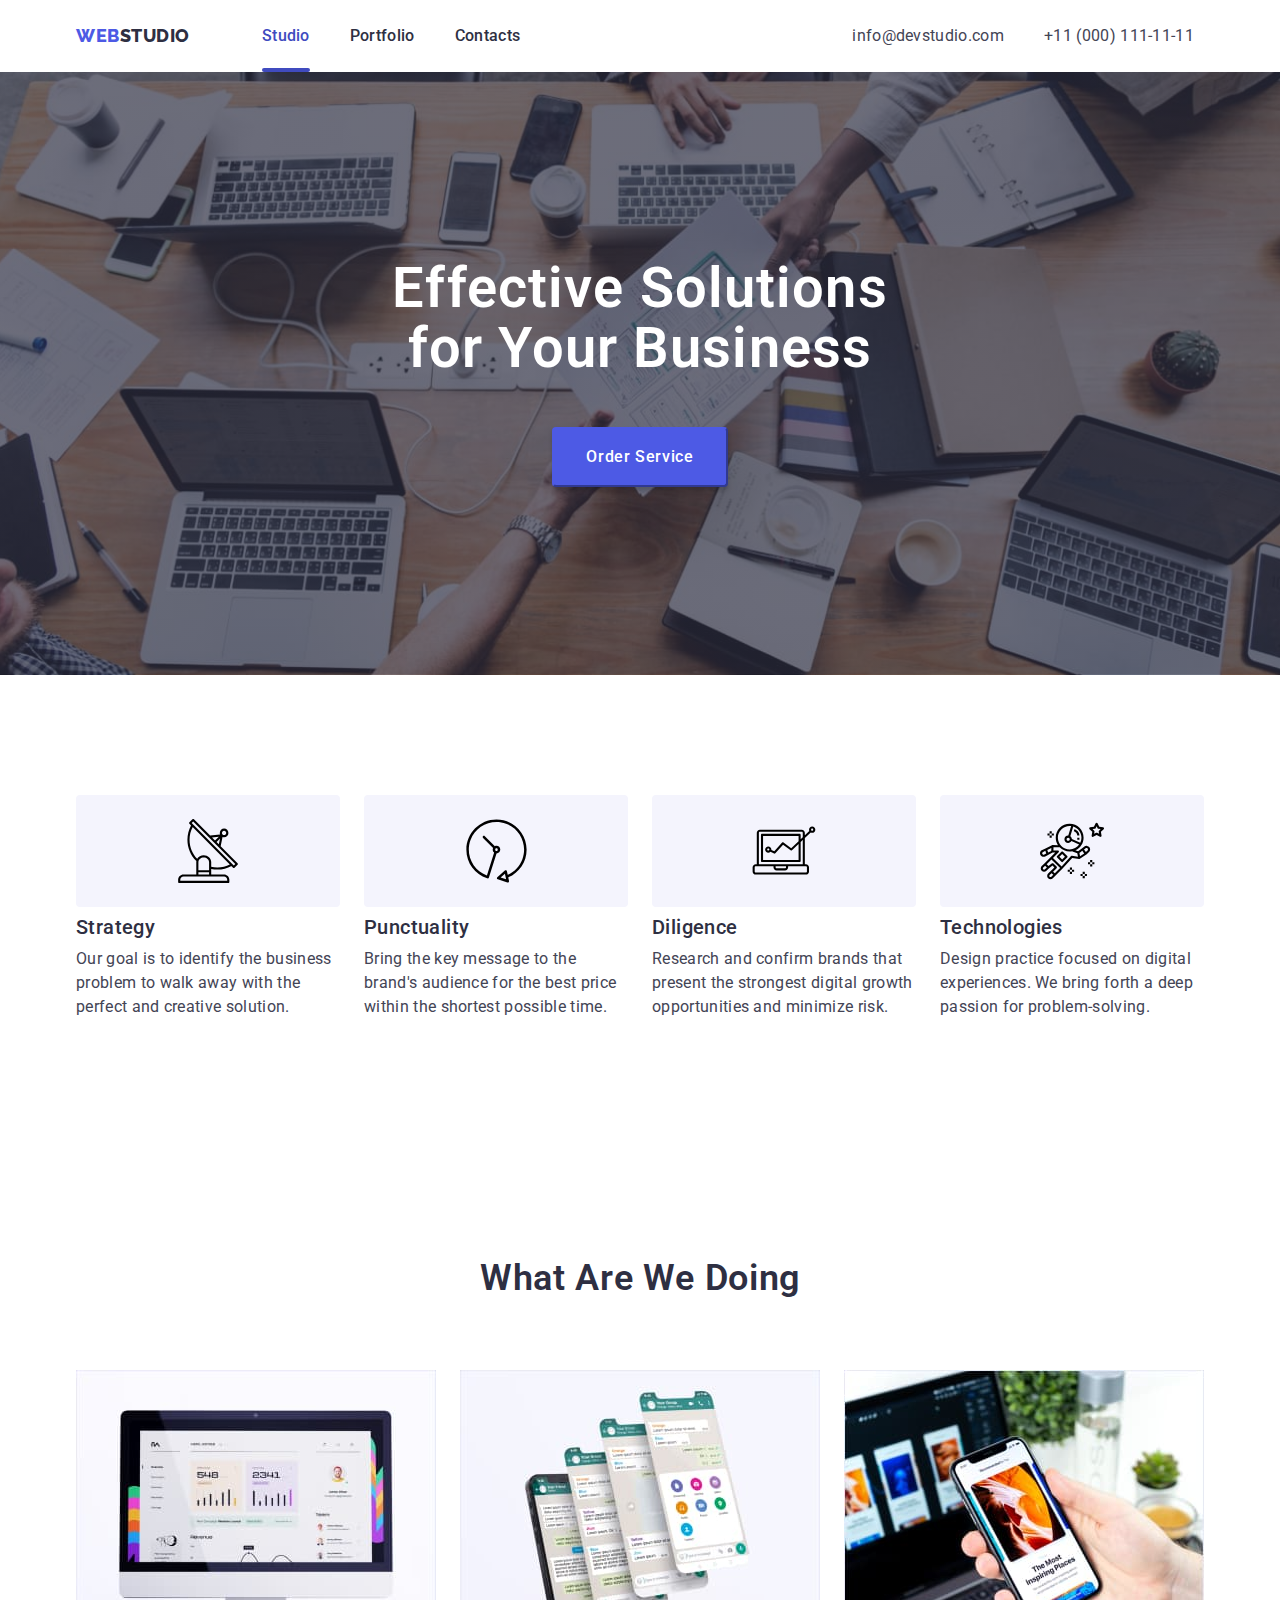
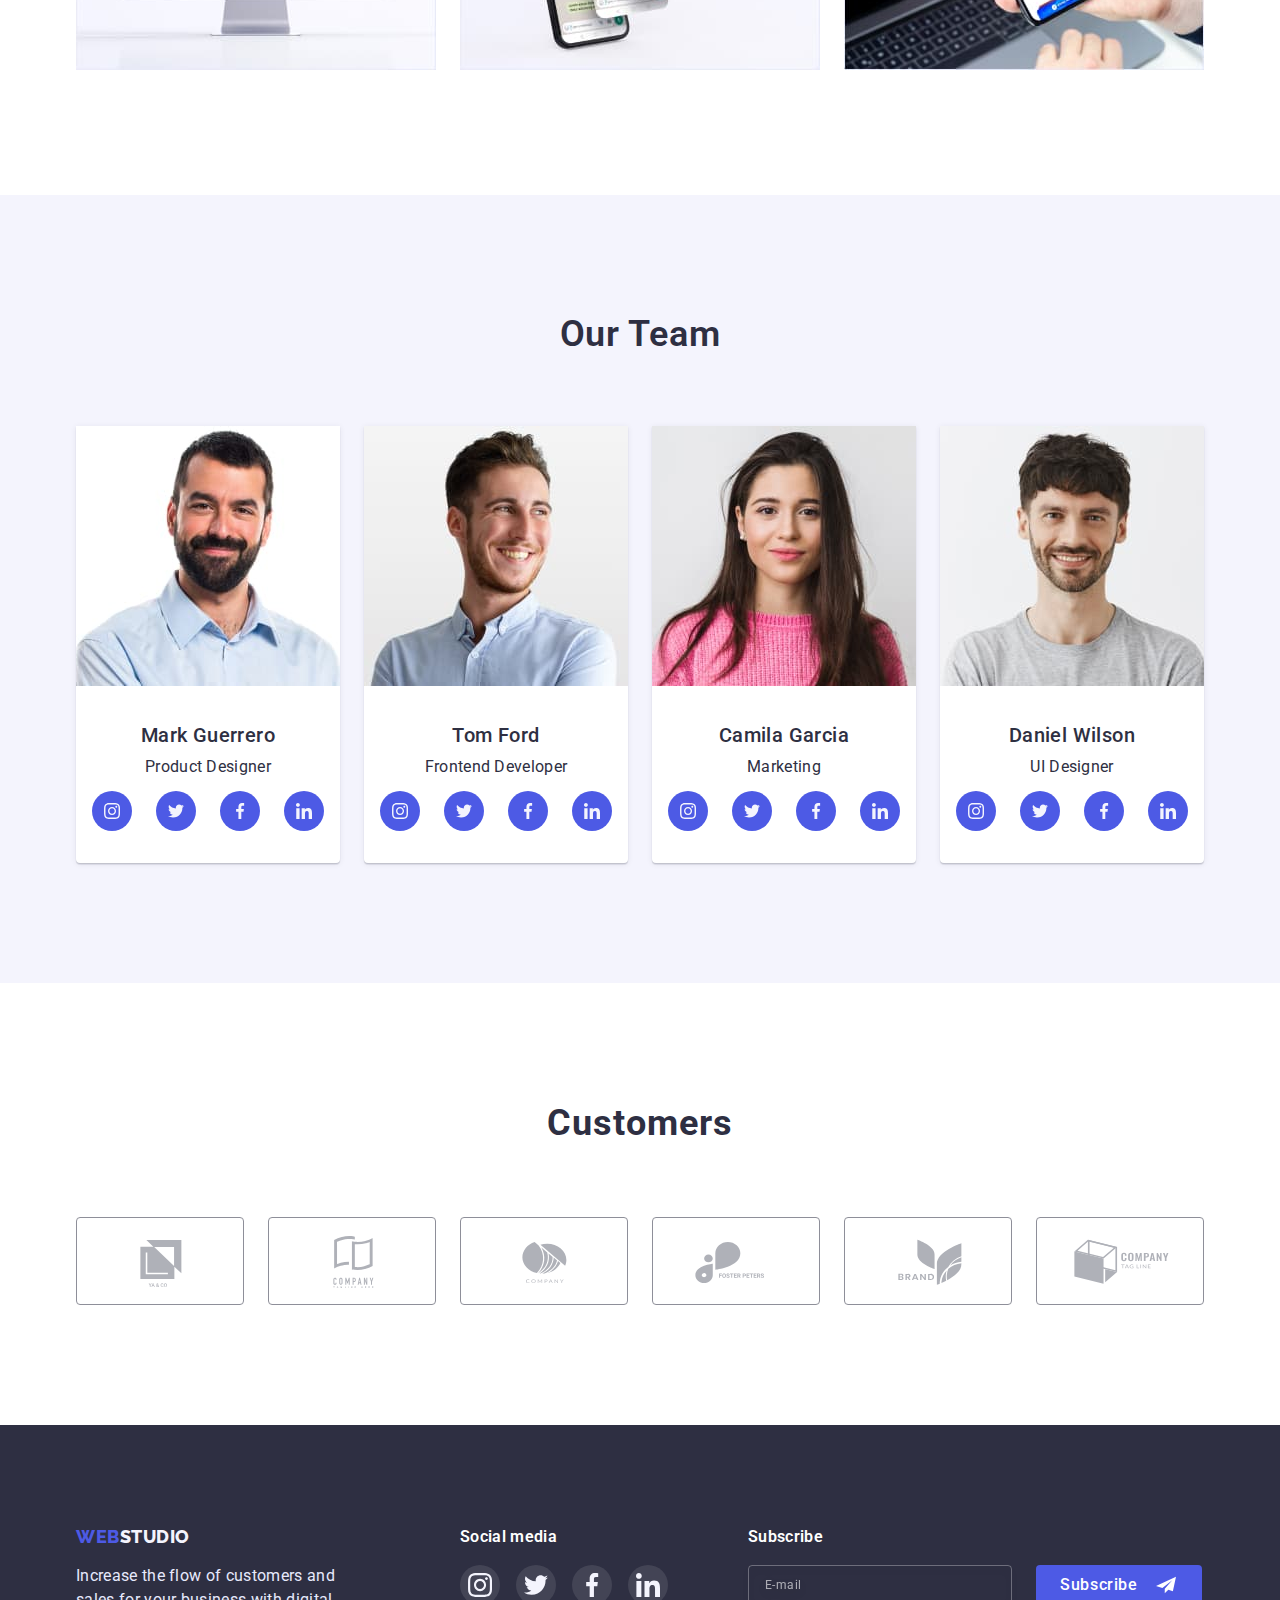
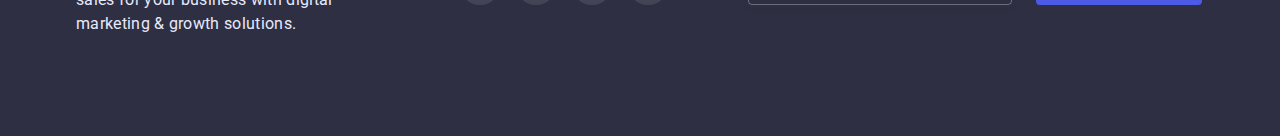
==== commit 3d2444a5: "Start footer" ====
--- a/index.html
+++ b/index.html
@@ -108,7 +108,7 @@
 
       <!-- Section 3 -->
 
-     <!-- <section class="work-section section">
+     <section class="work-section section">
       <div class="container work-container">
       <h2 class="work-title title-section">What are we doing</h2>
 
@@ -133,11 +133,11 @@
         </li>
       </ul>
       </div>
-     </section> -->
+     </section>
 
  
      <!-- Section 4 -->
-     <!-- <section class="section team-section">
+     <section class="section team-section">
       <div class="container team-container">
       <h2 class="team-title title-section">Our Team</h2>
 
@@ -281,10 +281,10 @@
 
       </ul>
       </div>
-     </section> -->
+     </section>
      
      
-     <!-- <section class="customers-section section">
+     <section class="customers-section section">
       <div class="container container-customers">
         <h2 class="customers-title title-section">Customers</h2>
         <ul class="customers-list list">
@@ -321,12 +321,12 @@
         </ul>
 
       </div>
-     </section> -->
+     </section>
 
     </main>
 
     <!-- Footer -->
-    <!-- <footer class="footer">
+    <footer class="footer">
       <div class="container footer-container">
       <div>
         <a class="logo bottom" href="./index.html">
@@ -389,7 +389,7 @@
       </div>
 
     </div>
-      </footer> -->
+      </footer>
   
       <div class="backdrop is-hidden" data-modal>
         <div class="modal">
--- a/css/style.css
+++ b/css/style.css
@@ -27,7 +27,7 @@
 }
 
 .section {
-padding: 120px 0;
+padding: 96px 0;
 }
 
 .container {
@@ -195,9 +195,9 @@
 /*----- Hero section */
 
 .hero-section {
-margin: 0 auto;
-padding-top: 192px;
-padding-bottom: 192px;
+/* margin: 0 auto; */
+padding-top: 112px;
+padding-bottom: 112px;
 
 background-color: var(--dark);
 background-image: linear-gradient(
@@ -207,17 +207,17 @@
 background-repeat: no-repeat;
 background-size: cover;
 background-position: center;
-max-width: 428px;
-min-height: 600px;
+/* max-width: 428px; */
+/* min-height: 600px; */
 text-align: center;
 }
 
 .hero-title {
     margin-top: 0;
 margin-left: auto;
-margin-bottom: 48px;
+margin-bottom: 72px;
 margin-right: auto;
-width: 318px;
+width: 330px;
 
 color: var(--primery-bg-color);
 /* font-weight: 600;
@@ -238,10 +238,13 @@
 color: var(--primery-bg-color);
 border-color: var(--primary-brand);
 font-family: inherit;
-font-weight: 600;
-font-size: 16px;
-line-height: 1.2;
+/* font-weight: 600; */
+font-size: 16px;
+/* line-height: 1.2; */
 letter-spacing: 0.04em;
+font-weight: 500;
+font-size: 16px;
+line-height: 1.5;
 text-align: center;
 cursor: pointer;
 box-shadow: 0px 4px 4px rgba(0, 0, 0, 0.15);
@@ -265,15 +268,12 @@
     padding: 120px 0px;
     } */
 
-    .description-section {
-        padding: 96px 0;
-    }
-
 .description-list {
     display: flex;
     flex-wrap: wrap;
     justify-content: center;
     gap: 72px;
+
 }
 
 .description-item {
@@ -303,14 +303,14 @@
 } */
 
 .icon-description {
-    display: flex;
+    /* display: flex;
     align-items: center;
     justify-content: center;
     background-color: var(--light);
     width: 264px;
 height: 112px;
 border-radius: 4px;
-margin-bottom: 8px;
+margin-bottom: 8px; */
 
 display: none;
 }
@@ -320,6 +320,7 @@
 
 .work-section {
 padding-top: 0;
+display: none;
 }
 
 .work-container {
@@ -338,17 +339,21 @@
 /* -----Team section */
 
 .team-section {
-background-color: var(--light);
-text-align: center;
+
+    background-color: var(--light);
+    text-align: center;
 }
 
 .team-list {
 display: flex;
-}
-
-.team-item:not(:last-child) {
+flex-wrap: wrap;
+justify-content: center;
+gap: 72px;
+}
+
+/* .team-item:not(:last-child) {
 margin-right: 24px;
-}
+} */
 .team-item {
     text-align: center;
     background-color: var(--primery-bg-color);
@@ -366,6 +371,10 @@
 margin-top: 0;
 margin-bottom: 8px;
 
+font-weight: 500;
+font-size: 20px;
+line-height: 1.2;
+
 text-align: center;
 }
 
@@ -373,6 +382,10 @@
 .team-text {
 margin-top: 0;
 margin-bottom: 12px;
+
+font-weight: 400;
+font-size: 16px;
+line-height: 1.5;
 }
 
 
@@ -411,6 +424,7 @@
 
 /* -----Customers section */
 
+
 .customers-title {
 font-weight: 700;
 line-height: 1.16;
@@ -419,12 +433,15 @@
 
 .customers-list {
     display: flex;
-}
-
-.customers-item {
+    flex-wrap: wrap;
+    justify-content: center;
+    gap: 72px 16px;
+}
+
+/* .customers-item {
     margin-right: 24px;
 
-}
+} */
 
 .customers-item:nth-last-child(1) {
     margin-right: 0;
@@ -438,7 +455,7 @@
     border: 1px solid var(--subtle-text);
 border-radius: 4px;
 
-width: 168px;
+width: 190px;
 height: 88px;
  color: var(--icon);   
 
--- a/css/tablet.css
+++ b/css/tablet.css
@@ -29,33 +29,58 @@
         display: none;
     }
 
+    /* ----------------------Hero------------------ */
+
     .hero-section {
+        padding-top: 111px;
+        padding-bottom: 108px;  
+
         background-image: linear-gradient(
       rgba(46, 47, 66, 0.7),
       rgba(46, 47, 66, 0.7)),
         url(../images/heroimage-tablet.jpg);
-
-        max-width: 768px;
-        min-height: 436px;
     }
 
     .hero-title {
         margin-bottom: 40px;
-        width: 485px;
+        width: 500px;
 
         font-weight: 700;
         font-size: 56px;
         line-height: 1.07;
     }
 
+    /* ----------------------Description------------------ */
+
     .description-list {
-        justify-content: flex-start;
+        display: flex;
+        flex-wrap: wrap;
+        gap: 72px 24px;
     }
 
     .description-item {
         width: 356px;
     }
 
+    .description-title {
+        text-align: left;
+    }
 
+      /* ----------------------Team------------------ */
 
+    .team-list {
+        gap: 72px 24px;
+    }
+
+    /* ----------------------Customers------------------ */
+
+    .customers-list {
+        gap: 72px 24px;
+    }
+
+    .customers-link {
+        width: 168px;
+    }
+
+    /* ----------------------Footer------------------ */
 }--- a/css/desktop.css
+++ b/css/desktop.css
@@ -2,6 +2,10 @@
     .container {
         width: 1158px;
     }
+
+    .section {
+        padding: 120px 0;
+        }
 
     /* ----------------------Header------------------ */
 
@@ -13,29 +17,110 @@
         margin-left: 72px;
     }
 
-    .address-list {
-        margin-left: 332px;
+    .navigation-link {
+        font-weight: 500;
     }
 
-    .address:not(:last-child) {
+    .address-list {
+        display: flex;
+        flex-wrap: nowrap;
+
+        margin-left: 332px;
+        gap: 40px;
+    }
+
+    .address {
+        font-size: 16px;
+        line-height: 1.5;
+    }
+
+    /* .address:not(:last-child) {
     margin-right: 40px;
-}
+} */
+
+/* ----------------------Hero------------------ */
 
     .hero-section {
+        max-width: 1440px;
+        min-height: 600px;
+        padding-top: 187px;
+        padding-bottom: 188px;
+
         background-image: linear-gradient(
       rgba(46, 47, 66, 0.7),
       rgba(46, 47, 66, 0.7)),
-        url(../images/heroimage.jpg);
-
-        max-width: 1440px;
-        min-height: 600px;
+        url(../images/heroimage.jpg); 
     }
 
     .hero-title {
         margin-bottom: 48px;
-        
+
         font-weight: 600;
         font-size: 56px;
         line-height: 1.07;
     }
+
+    /* ----------------------Description------------------ */
+
+    .description-section {
+        padding: 120px 0;
+    }
+
+    .descrioption-list {
+        flex-wrap: nowrap;
+        gap: 24px;
+    }
+
+    .description-item {
+        width: 264px;
+    }
+
+    .card-title {
+        font-weight: 500;
+        font-size: 20px;
+        line-height: 1.2;
+        text-align: left;
+    }
+
+    .card-text {
+        font-weight: 400;
+    }
+
+    .icon-description {
+        display: flex;
+        align-items: center;
+        justify-content: center;
+        background-color: var(--light);
+        width: 264px;
+    height: 112px;
+    border-radius: 4px;
+    margin-bottom: 8px;
+    }
+
+    /* ----------------------Work------------------ */
+
+    .work-section {
+        display: flex;
+    }
+
+    /* ----------------------Team------------------ */
+
+    .team-section {
+        padding: 120px 0;
+    }
+
+    .name-title {
+        text-align: center;
+    }
+
+      /* ----------------------Customers------------------ */
+
+      .customers-list {
+        display: flex;
+        flex-wrap: nowrap;
+        gap: 24px;
+      }
+
+      /* ----------------------Footer------------------ */
+
 }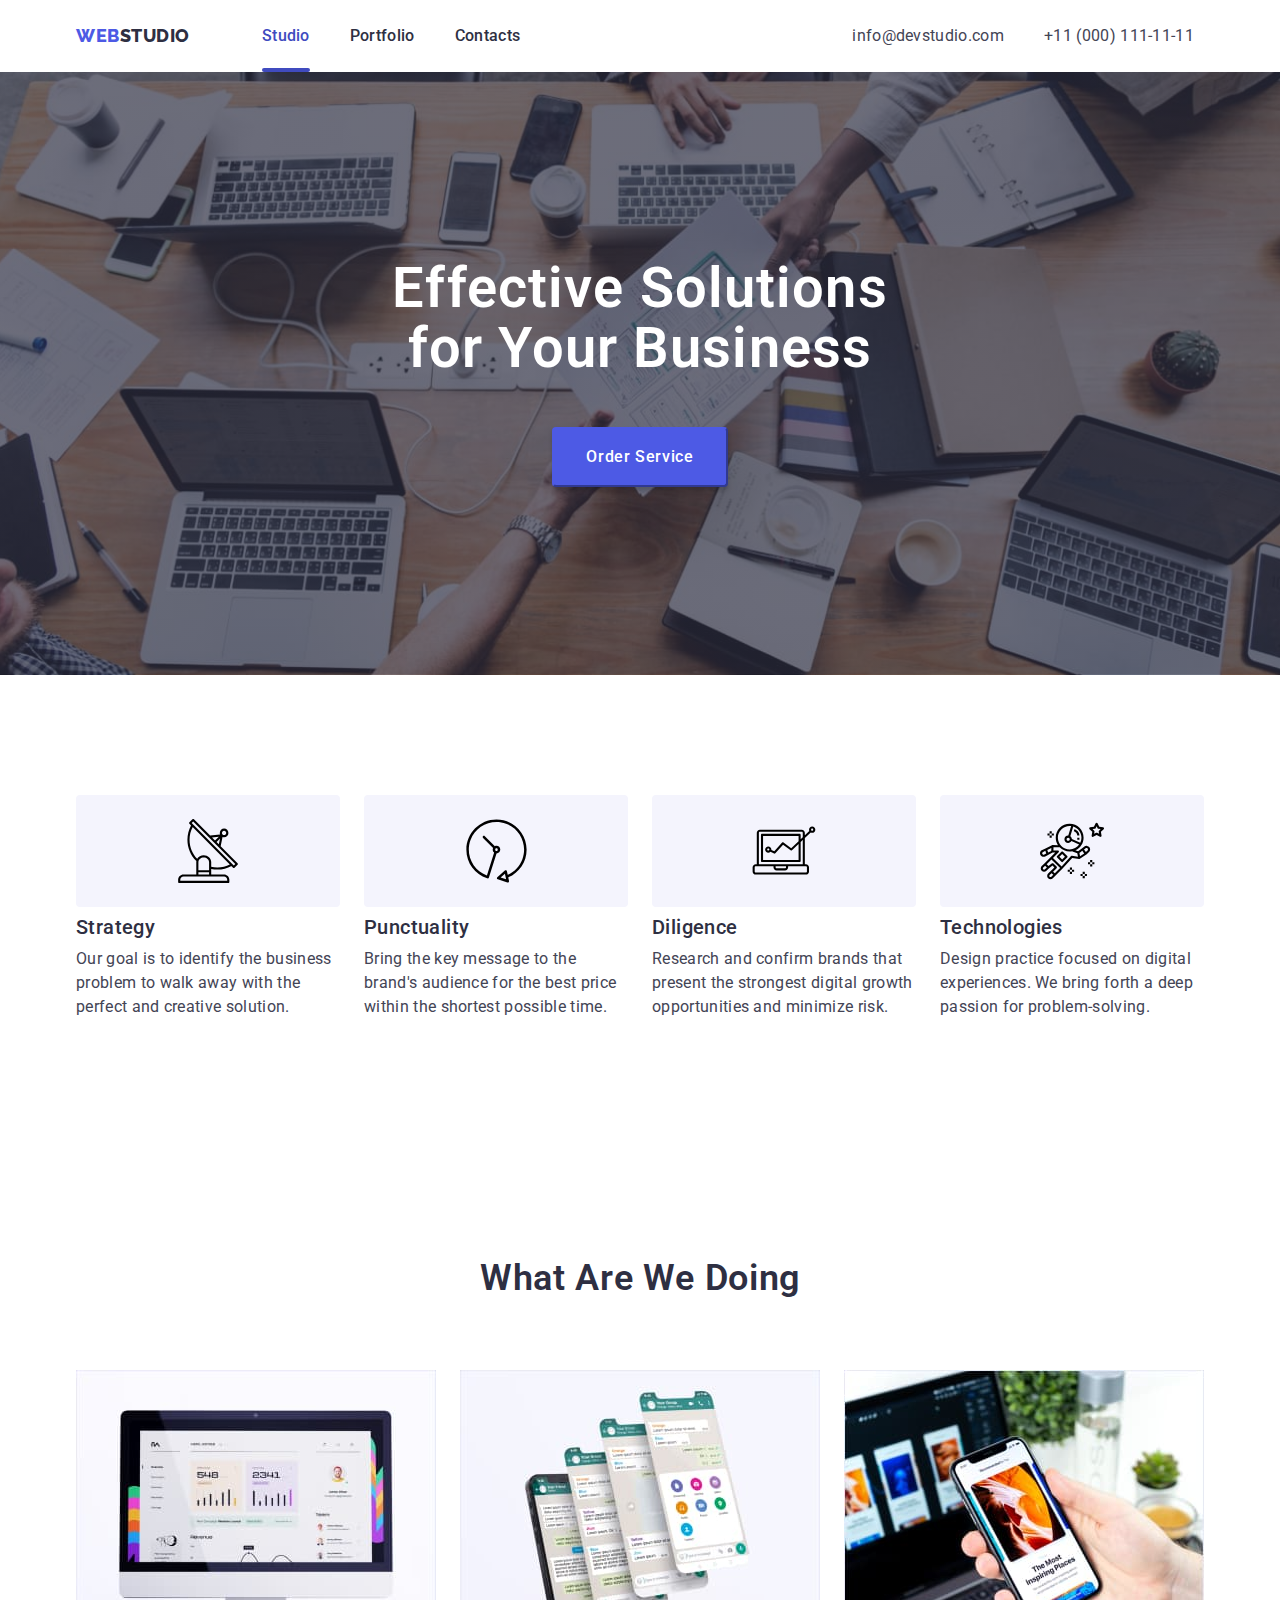
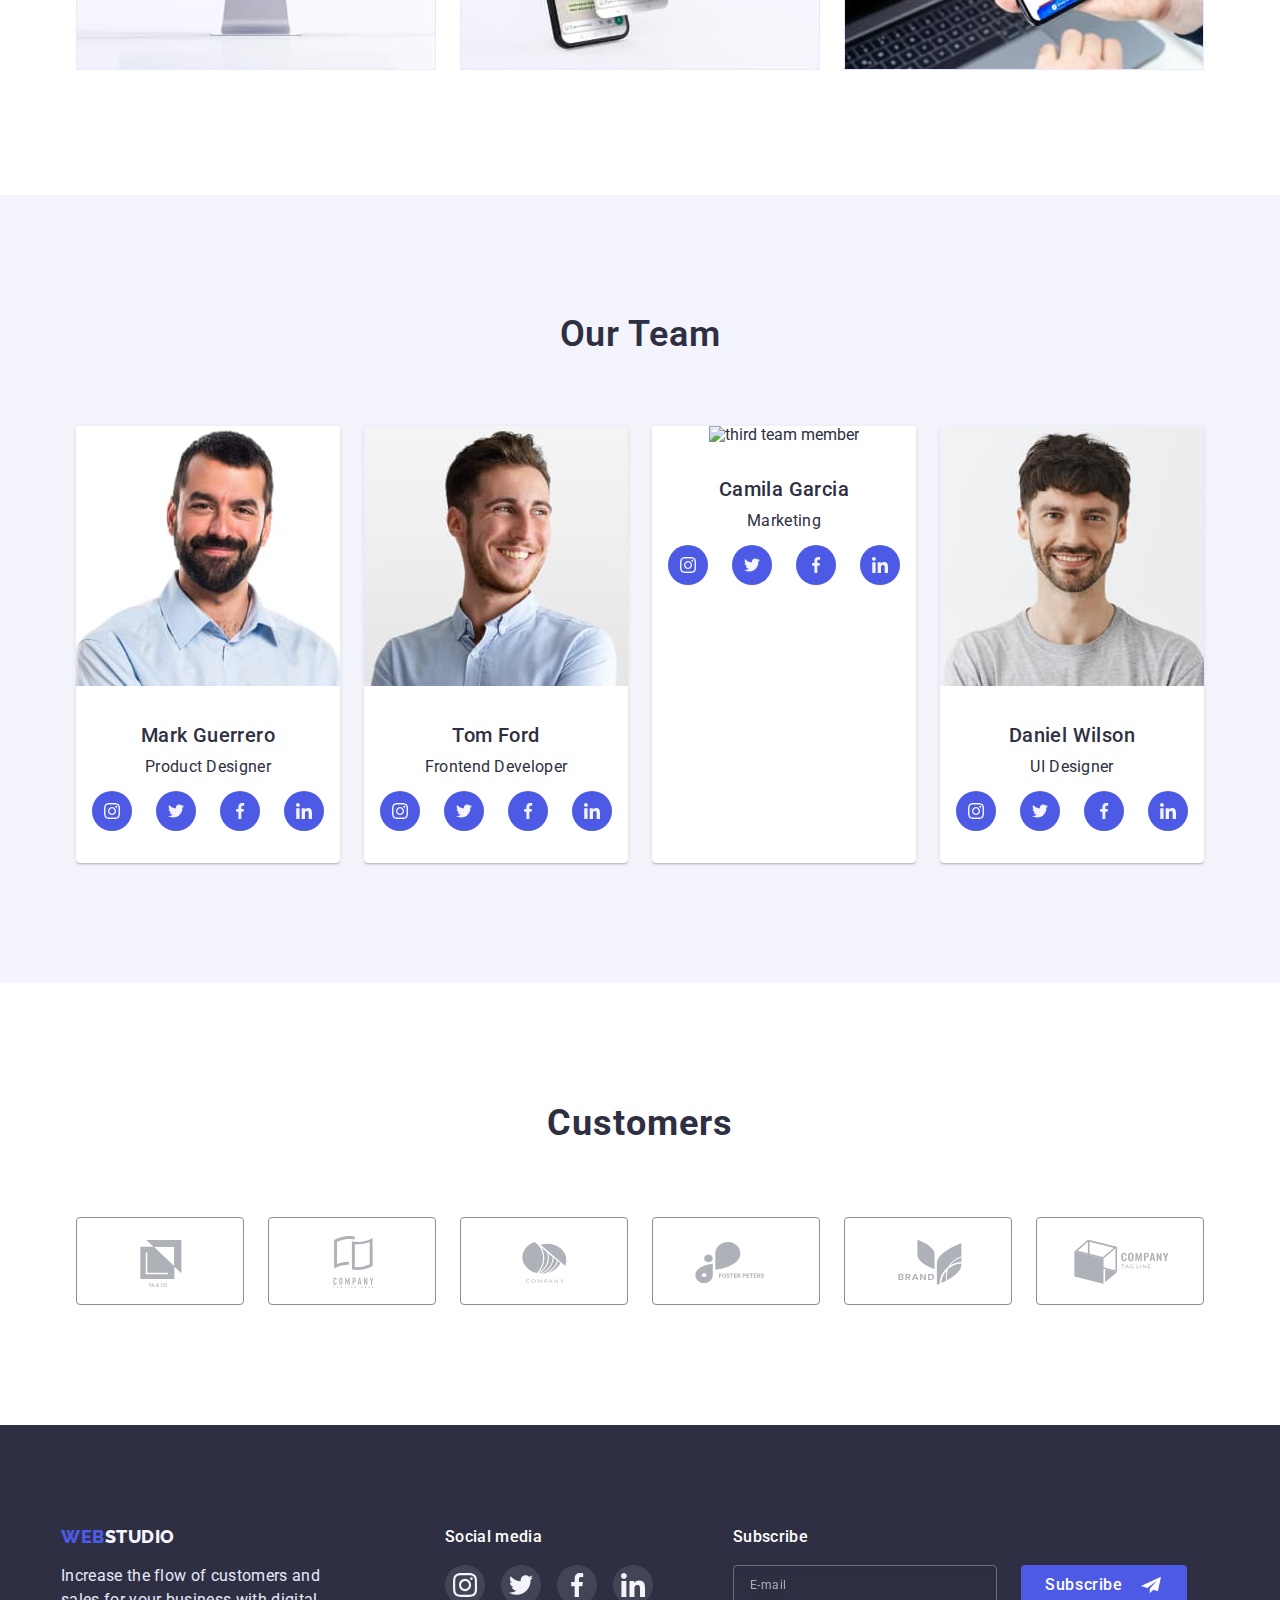
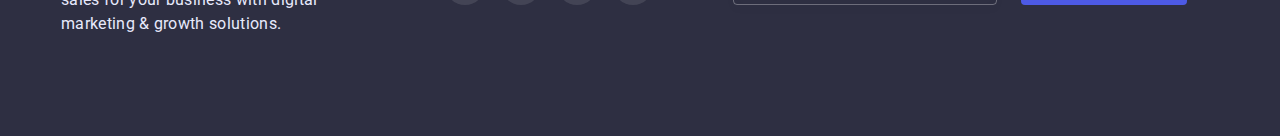
==== commit f07ed976: "add" ====
--- a/index.html
+++ b/index.html
@@ -212,7 +212,9 @@
 
         <li class="team-item">
           
-            <img class="team-foto" src="./images/imgteam3.jpg"
+            <img class="team-foto" 
+            srcset="./images/imgteam3"
+            src="./images/imgteam3.jpg"
             alt="third team member"
             width="264"
             height="260">
--- a/css/style.css
+++ b/css/style.css
@@ -212,6 +212,17 @@
 text-align: center;
 }
 
+@media (min-device-pixel-ratio: 2),
+  (min-resolution: 192dpi),
+  (min-resolution: 2dppx) {
+  .hero-section {
+    background-image: linear-gradient(
+    rgba(46, 47, 66, 0.7),
+    rgba(46, 47, 66, 0.7)),
+     url(../images/heroimage-mob-2x.jpg);
+  }
+}
+
 .hero-title {
     margin-top: 0;
 margin-left: auto;
@@ -638,19 +649,25 @@
 
 /* Footer */
 .footer {
-padding-top: 100px;
-padding-bottom: 100px;
+padding-top: 96px;
+padding-bottom: 96px;
 
 background-color: var(--dark);
 }
 
 .footer-container {
     display: flex;
+    flex-wrap: wrap;
+    justify-content: center;
+    gap: 72px;
 }
 
 .logo.bottom {
+    display: flex;
+    justify-content: center;
 margin-bottom: 16px;
 }
+
 
 .secondary.studio-logo {
 color:  var(--light);
@@ -667,19 +684,20 @@
 letter-spacing: 0.02em;   
 }
 
-.social-container {
+/* .social-container {
     margin-left: 120px;
-}
+} */
 
 .social-title {
 margin: 0;
 margin-bottom: 16px;
 
 color: var(--primery-bg-color);
-font-weight: 600;   
+font-weight: 500;   
 font-size: 16px;
 line-height: 1.5;
 letter-spacing: 0.02em;
+text-align: center;
 }
 
 .social-list {
@@ -716,8 +734,76 @@
     fill: currentColor;
 }
 
-.subscribe-container {
+/* .subscribe-container {
     margin-left: 80px;
+} */
+
+.subscribe-form {
+    display: flex;
+    flex-wrap: wrap;
+    justify-content: center;
+}
+
+.subscribe-form input {
+    margin-bottom: 16px;
+
+    width: 369px;
+    padding: 8px 16px;
+
+    border: 1px solid rgba(255, 255, 255, 0.3);
+filter: drop-shadow(0px 4px 4px rgba(0, 0, 0, 0.15));
+border-radius: 4px;
+background-color: transparent;
+color: var(--primery-bg-color);
+}
+
+
+.subscribe-form input::placeholder {
+    font-weight: 400;
+font-size: 12px;
+line-height: 2;
+letter-spacing: 0.04em;
+
+color: rgba(255, 255, 255, 0.6);
+}
+
+.btn-subscribe {
+    display: flex;
+    justify-content: center;
+    align-items: center;
+
+    /* margin-left: 24px; */
+    padding: 8px 24px;
+    gap: 16px;
+
+    border-radius: 4px;
+    background-color: var(--primary-brand);
+    border: none;
+    color: var(--primery-bg-color);
+    cursor: pointer;
+
+    font-weight: 500;
+font-size: 16px;
+line-height: 1.5;
+letter-spacing: 0.04em;
+
+transition: background-color 250ms cubic-bezier(0.4, 0, 0.2, 1);
+}
+
+.btn-subscribe:hover,
+.btn-subscribe:focus {
+background-color: var(--pressed-state);
+}
+
+.icon-btn {
+    fill: #fff;
+}
+
+
+
+textarea {
+    resize: none;
+
 }
 
 .backdrop {
@@ -806,71 +892,7 @@
         fill: currentColor;
 }
 
-.subscribe-form {
-    display: flex;
-    flex-direction: row;
-}
-
-.subscribe-form input {
-
-    width: 264px;
-    padding: 8px 16px;
-
-    border: 1px solid rgba(255, 255, 255, 0.3);
-filter: drop-shadow(0px 4px 4px rgba(0, 0, 0, 0.15));
-border-radius: 4px;
-background-color: transparent;
-color: var(--primery-bg-color);
-}
-
-
-.subscribe-form input::placeholder {
-    font-weight: 400;
-font-size: 12px;
-line-height: 2;
-letter-spacing: 0.04em;
-
-color: rgba(255, 255, 255, 0.6);
-}
-
-.btn-subscribe {
-    display: flex;
-    justify-content: center;
-    align-items: center;
-
-    margin-left: 24px;
-    padding: 8px 24px;
-    gap: 16px;
-
-    border-radius: 4px;
-    background-color: var(--primary-brand);
-    border: none;
-    color: var(--primery-bg-color);
-    cursor: pointer;
-
-    font-weight: 500;
-font-size: 16px;
-line-height: 1.5;
-letter-spacing: 0.04em;
-
-transition: background-color 250ms cubic-bezier(0.4, 0, 0.2, 1);
-}
-
-.btn-subscribe:hover,
-.btn-subscribe:focus {
-background-color: var(--pressed-state);
-}
-
-.icon-btn {
-    fill: #fff;
-}
-
-
-
-textarea {
-    resize: none;
-
-}
+
 
 
 
--- a/css/tablet.css
+++ b/css/tablet.css
@@ -41,6 +41,17 @@
         url(../images/heroimage-tablet.jpg);
     }
 
+    @media (min-device-pixel-ratio: 2),
+  (min-resolution: 192dpi),
+  (min-resolution: 2dppx) {
+  .hero-section {
+    background-image: linear-gradient(
+    rgba(46, 47, 66, 0.7),
+    rgba(46, 47, 66, 0.7)),
+     url(../images/heroimage-tablet-2x.jpg);
+  }
+}
+
     .hero-title {
         margin-bottom: 40px;
         width: 500px;
@@ -83,4 +94,28 @@
     }
 
     /* ----------------------Footer------------------ */
+
+    .footer-container {
+        justify-content: flex-start;
+
+        padding-left: 108px;
+        gap: 72px 24px;
+    }
+
+    .logo.bottom {
+        justify-content: flex-start;
+    }
+
+    .social-title {
+        text-align: left;
+    }
+
+    .subscribe-form {
+        gap: 24px;
+    }
+
+    .subscribe-form input {
+        width: 264px;
+        margin-bottom: 0;
+    }
 }--- a/css/desktop.css
+++ b/css/desktop.css
@@ -51,6 +51,17 @@
       rgba(46, 47, 66, 0.7)),
         url(../images/heroimage.jpg); 
     }
+
+    @media (min-device-pixel-ratio: 2),
+  (min-resolution: 192dpi),
+  (min-resolution: 2dppx) {
+  .hero-section {
+    background-image: linear-gradient(
+    rgba(46, 47, 66, 0.7),
+    rgba(46, 47, 66, 0.7)),
+     url(../images/heroimage-2x.jpg);
+  }
+}
 
     .hero-title {
         margin-bottom: 48px;
@@ -123,4 +134,28 @@
 
       /* ----------------------Footer------------------ */
 
+      .footer {
+        padding-top: 100px;
+        padding-bottom: 100px;
+        }
+
+      .footer-container {
+        flex-wrap: nowrap;
+        gap: 0;
+
+        padding-left: 0;
+      }
+
+      .social-container {
+        margin-left: 120px;
+      }
+
+      .subscribe-container {
+        margin-left: 80px;
+      }
+
+      .subscribe-form {
+        flex-wrap: nowrap;
+      }
+
 }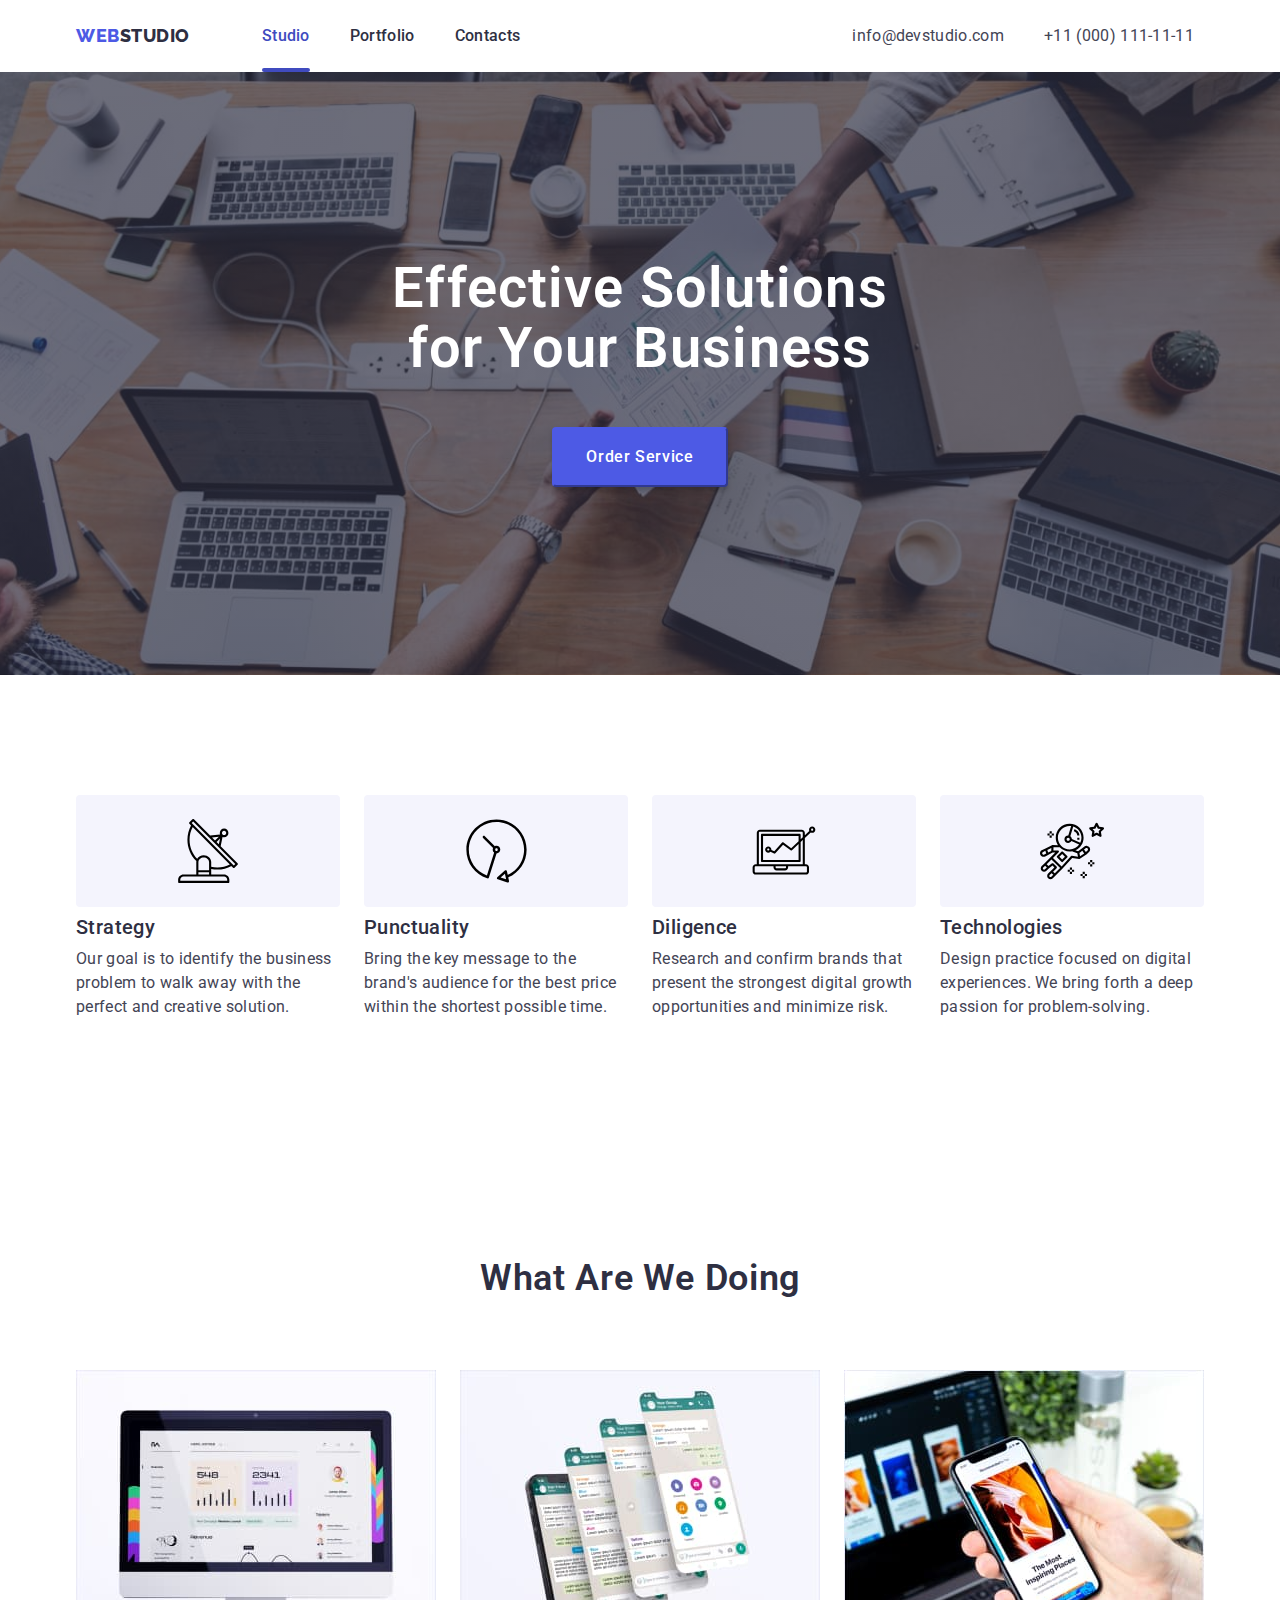
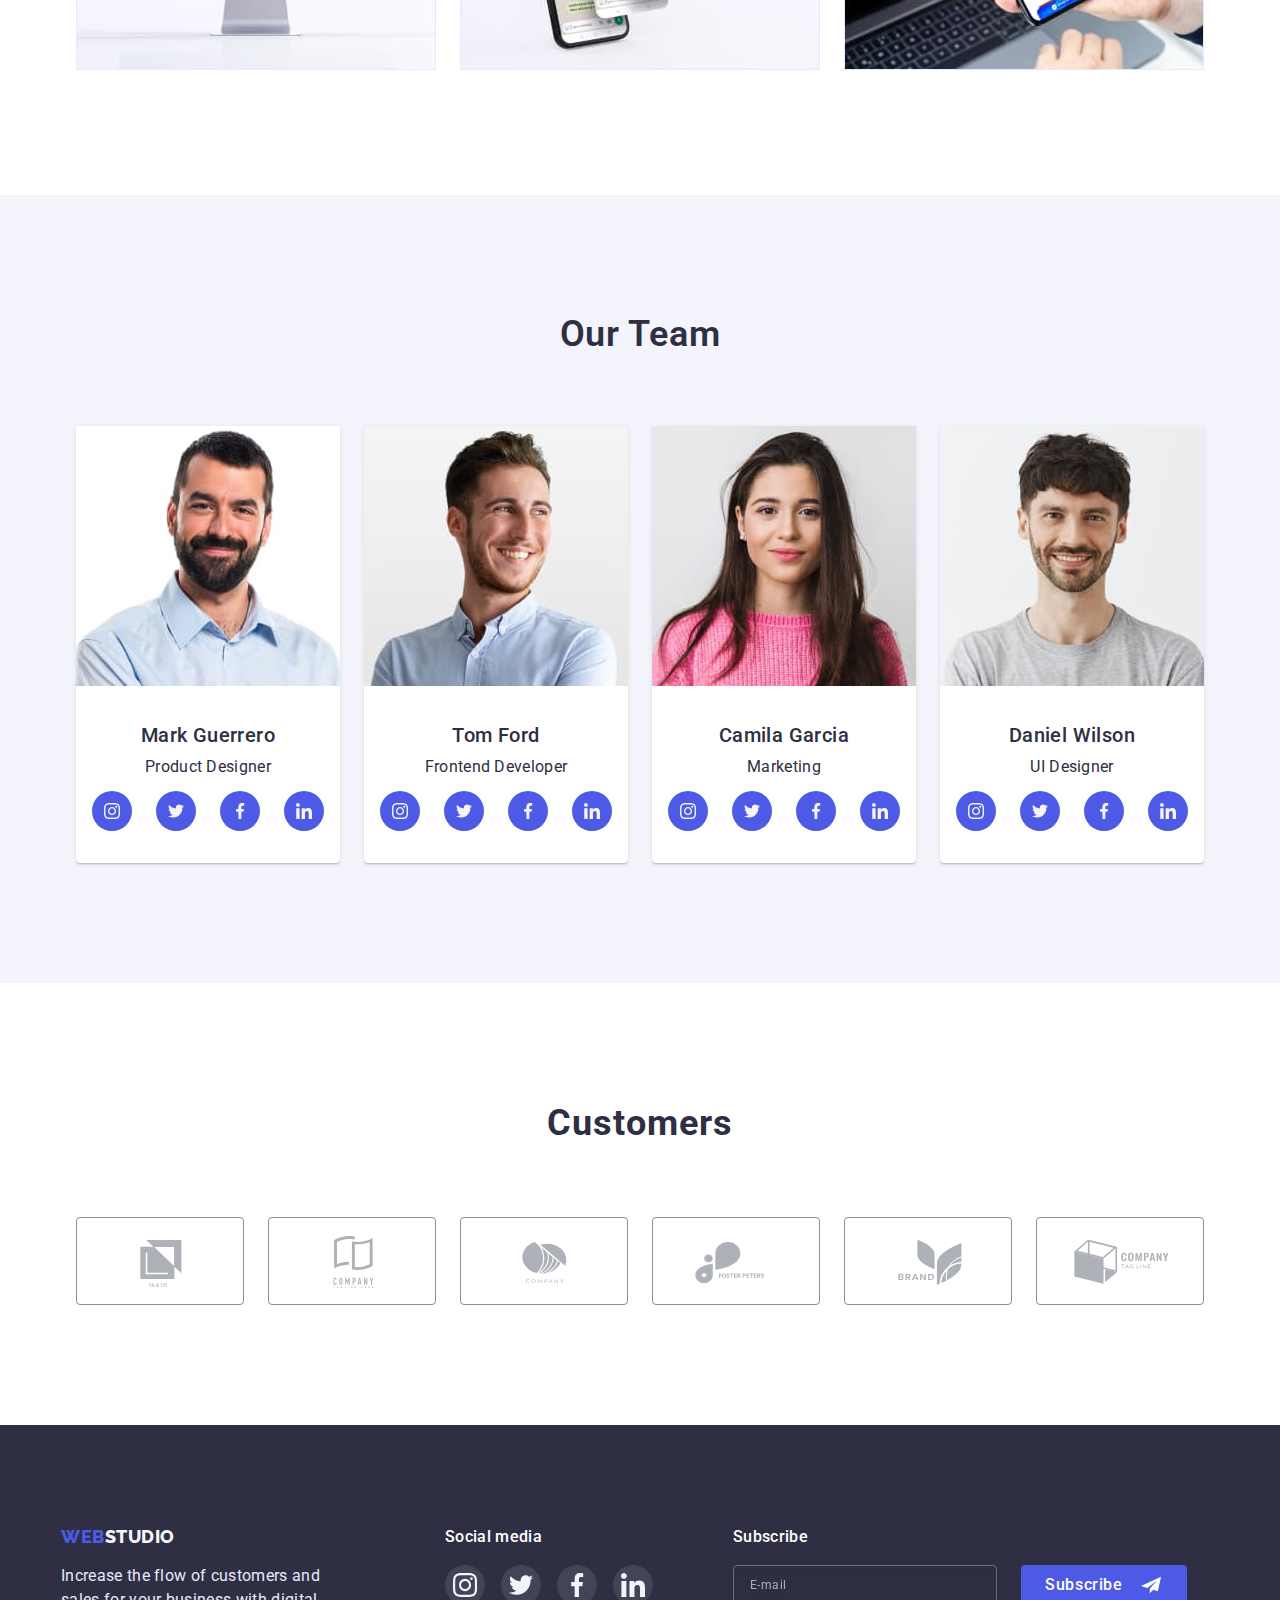
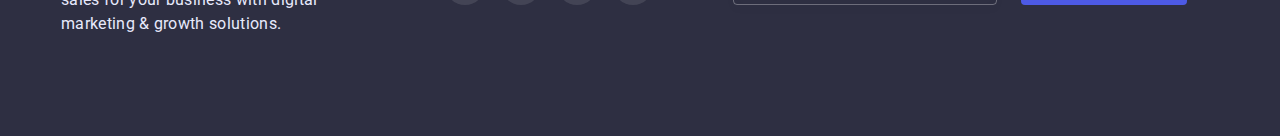
==== commit f482ca52: "finish" ====
--- a/index.html
+++ b/index.html
@@ -37,7 +37,7 @@
      <a class="address" href="tel:+110001111111">+11 (000) 111-11-11</a>
      </ul>
 
-     <button class="menu">
+     <button class="menu"  type="button" data-menu-open>
       <svg width="32" height="22">
         <use href="./images/symbol-defs.svg#menu"></use>
       </svg>
@@ -116,18 +116,27 @@
         <li class="work-item">
           <img src="./images/img1.jpg"
           alt="computer statistics"
+          srcset="
+          ./images/img1.jpg 1x,
+          ./images/img1-2x.jpg 2x"
           width="360"
           height="300">
         </li>
         <li class="work-item">
           <img src="./images/img2.jpg"
           alt="mobile application"
+          srcset="
+          ./images/img2.jpg 1x,
+          ./images/img2-2x.jpg 2x"
           width="360"
           height="300">
         </li>
         <li class="work-item">
           <img src="./images/img3.jpg"
           alt="phone in hand"
+          srcset="
+          ./images/img3.jpg 1x,
+          ./images/img3-2x.jpg 2x"
           width="360"
           height="300">
         </li>
@@ -144,8 +153,12 @@
       <ul class="team-list list">
         <li class="team-item">
          
-            <img class="team-foto" src="./images/imgteam1.jpg"
+            <img class="team-foto" 
+            src="./images/imgteam1.jpg"
             alt="first team member"
+            srcset="
+            ./images/imgteam1.jpg 1x,
+            ./images/imgteam1-2x.jpg 2x"
             width="264"
             height="260" >
               <div class="team-name">
@@ -178,8 +191,12 @@
 
         <li class="team-item">
           
-            <img class="team-foto" src="./images/imgteam2.jpg"
+            <img class="team-foto" 
+            src="./images/imgteam2.jpg"
             alt="second team member"
+            srcset="
+            ./images/imgteam2.jpg 1x,
+            ./images/imgteam2-2x.jpg 2x"
             width="264"
             height="260">
             <div class="team-name">
@@ -213,9 +230,11 @@
         <li class="team-item">
           
             <img class="team-foto" 
-            srcset="./images/imgteam3"
             src="./images/imgteam3.jpg"
             alt="third team member"
+            srcset="
+            ./images/imgteam3.jpg 1x,
+            ./images/imgteam3-2x.jpg 2x"
             width="264"
             height="260">
             <div class="team-name">
@@ -248,8 +267,12 @@
 
         <li class="team-item">
          
-            <img class="team-foto" src="./images/imgteam4.jpg"
+            <img class="team-foto" 
+            src="./images/imgteam4.jpg"
             alt="fourth team member"
+            srcset="
+            ./images/imgteam4.jpg 1x,
+            ./images/imgteam4-2x.jpg 2x"
             width="264"
             height="260">
             <div class="team-name">
@@ -470,7 +493,68 @@
         </div>
       </div>
 
+      <div class="mob-menu is-hidden" data-menu>
+        <div class="container">
+          <div class="mob-menu-top">
+            <button type="button" class="btn-close mob-btn" data-menu-close>
+              <svg class="icon-close" width="8" height="8">
+                <use href="./images/symbol-defs.svg#icon-close"></use>
+              </svg>
+              </button>
+    
+            
+               <nav>
+                <ul class="list mob-menu-list">
+                  <li class="mob-menu-item"> <a class="mob-menu-link" href="./index.html">Studio</a> </li>
+                  <li class="mob-menu-item"> <a class="mob-menu-link" href="./portfolio.html">Portfolio</a> </li>
+                  <li class="mob-menu-item"> <a class="mob-menu-link" href="#">Contacts</a> </li>
+                </ul>
+               </nav>
+          </div>
+  
+            <div class="mob-menu-bottom">
+              <ul class="list mob-address-list">
+                <a class="mob-address" href="tel:+110001111111">+11 (000) 111-11-11</a>
+                <a class="mob-address" href="mailto:info@devstudio.com">info@devstudio.com</a>
+                </ul>
+    
+                <ul class="mob-social-list list">
+                  <li class="mob-social-items">
+                    <a class="mob-social-link" href="">
+                      <svg class="social-icon" width="24" height="24">
+                        <use href="./images/symbol-defs.svg#icon-instagram"></use>
+                      </svg>
+                    </a>
+                  </li>
+                  <li class="mob-social-items">
+                    <a class="mob-social-link" href="">
+                      <svg class="social-icon" width="24" height="24">
+                        <use href="./images/symbol-defs.svg#icon-twitter"></use>
+                      </svg>
+                    </a>
+                  </li>
+                  <li class="mob-social-items">
+                    <a class="mob-social-link" href="">
+                      <svg class="social-icon" width="24" height="24">
+                        <use href="./images/symbol-defs.svg#icon-facebook"></use>
+                      </svg>
+                    </a>
+                  </li>
+                  <li class="mob-social-items">
+                    <a class="mob-social-link" href="">
+                      <svg class="social-icon" width="24" height="24">
+                        <use href="./images/symbol-defs.svg#icon-linkedin"></use>
+                      </svg>
+                    </a>
+                  </li>
+                </ul>
+            </div>
+        
+        </div>
+      </div>
+
       <script src="./js/modal.js"></script>
+      <script src="./js/menu.js"></script>
 
   </body>
 </html>
--- a/css/style.css
+++ b/css/style.css
@@ -195,7 +195,7 @@
 /*----- Hero section */
 
 .hero-section {
-/* margin: 0 auto; */
+margin: 0 auto;
 padding-top: 112px;
 padding-bottom: 112px;
 
@@ -820,7 +820,7 @@
 transition-timing-function: cubic-bezier(0.4, 0, 0.2, 1);
 }
 
-.backdrop.is-hidden {
+.is-hidden {
     opacity: 0;
     pointer-events: none;
     visibility: hidden;
@@ -836,7 +836,7 @@
     left: 50%;
     transform: translate(-50%, -50%);
 
-    width: 408px;
+    width: 392px;
     min-height: 576px;
     padding: 24px;
     
@@ -1040,3 +1040,106 @@
 .modal-input:focus + .form-icon {
 fill: var(--primary-brand);
 }
+
+/* -----------------Mobile menu----------- */
+
+.mob-menu > .container {
+    height: 100%;
+    display: flex;
+    flex-direction: column;
+    justify-content: space-between;
+    overflow: auto;
+}
+
+.mob-menu {
+    position: absolute;
+    top: 0;
+    width: 100vw;
+    height: 100vh;
+    padding: 40px;
+
+    background-color: var(--primery-bg-color);
+}
+
+.mob-btn {
+    margin-left: 364px;
+    margin-bottom: 16px;
+    margin-right: 0;
+}
+
+.mob-menu-item {
+    font-weight: 700;
+    font-size: 36px;
+    line-height: 1.1;
+    letter-spacing: 0.02em;
+    text-transform: capitalize;
+}
+
+.mob-menu-item:not(:last-child) {
+    margin-bottom: 40px;
+}
+
+.mob-menu-link {
+    display: block;
+    text-decoration: none;
+    color: var(--dark);
+}
+
+.mob-menu-link:focus {
+    color: var(--pressed-state);
+}
+
+.mob-address-list {
+    display: flex;
+    flex-wrap: wrap;
+    flex-direction: column;
+
+    /* margin-top: 284px; */
+    gap: 40px;    
+}
+
+.mob-address {
+    font-weight: 500;
+    font-size: 20px;
+    line-height: 1.2;
+    letter-spacing: 0.02em;
+    color: var(--text);
+    text-decoration: none;
+}
+
+.mob-address:focus {
+    font-weight: 600;
+    font-size: 36px;
+    line-height: 1.1;
+    color: var(--primary-brand);
+}
+
+.mob-social-list {
+    display: flex;
+    gap: 56px;
+    margin-top: 48px;
+}
+
+.mob-social-link {
+    display: flex;
+    align-items: center;
+    justify-content: center;
+
+    width: 40px;
+    height: 40px;
+    border-radius: 50%;
+    background-color: var(--primary-brand);
+    color: var(--light);
+
+   transition: background-color 250ms cubic-bezier(0.4, 0, 0.2, 1);
+}
+
+
+
+.social-link:hover, .social-link:focus {
+    background-color: var(--success);
+}
+
+.social-icon {
+    fill: currentColor;
+}
--- a/css/tablet.css
+++ b/css/tablet.css
@@ -118,4 +118,8 @@
         width: 264px;
         margin-bottom: 0;
     }
+
+    .modal {
+        width: 408;
+    }
 }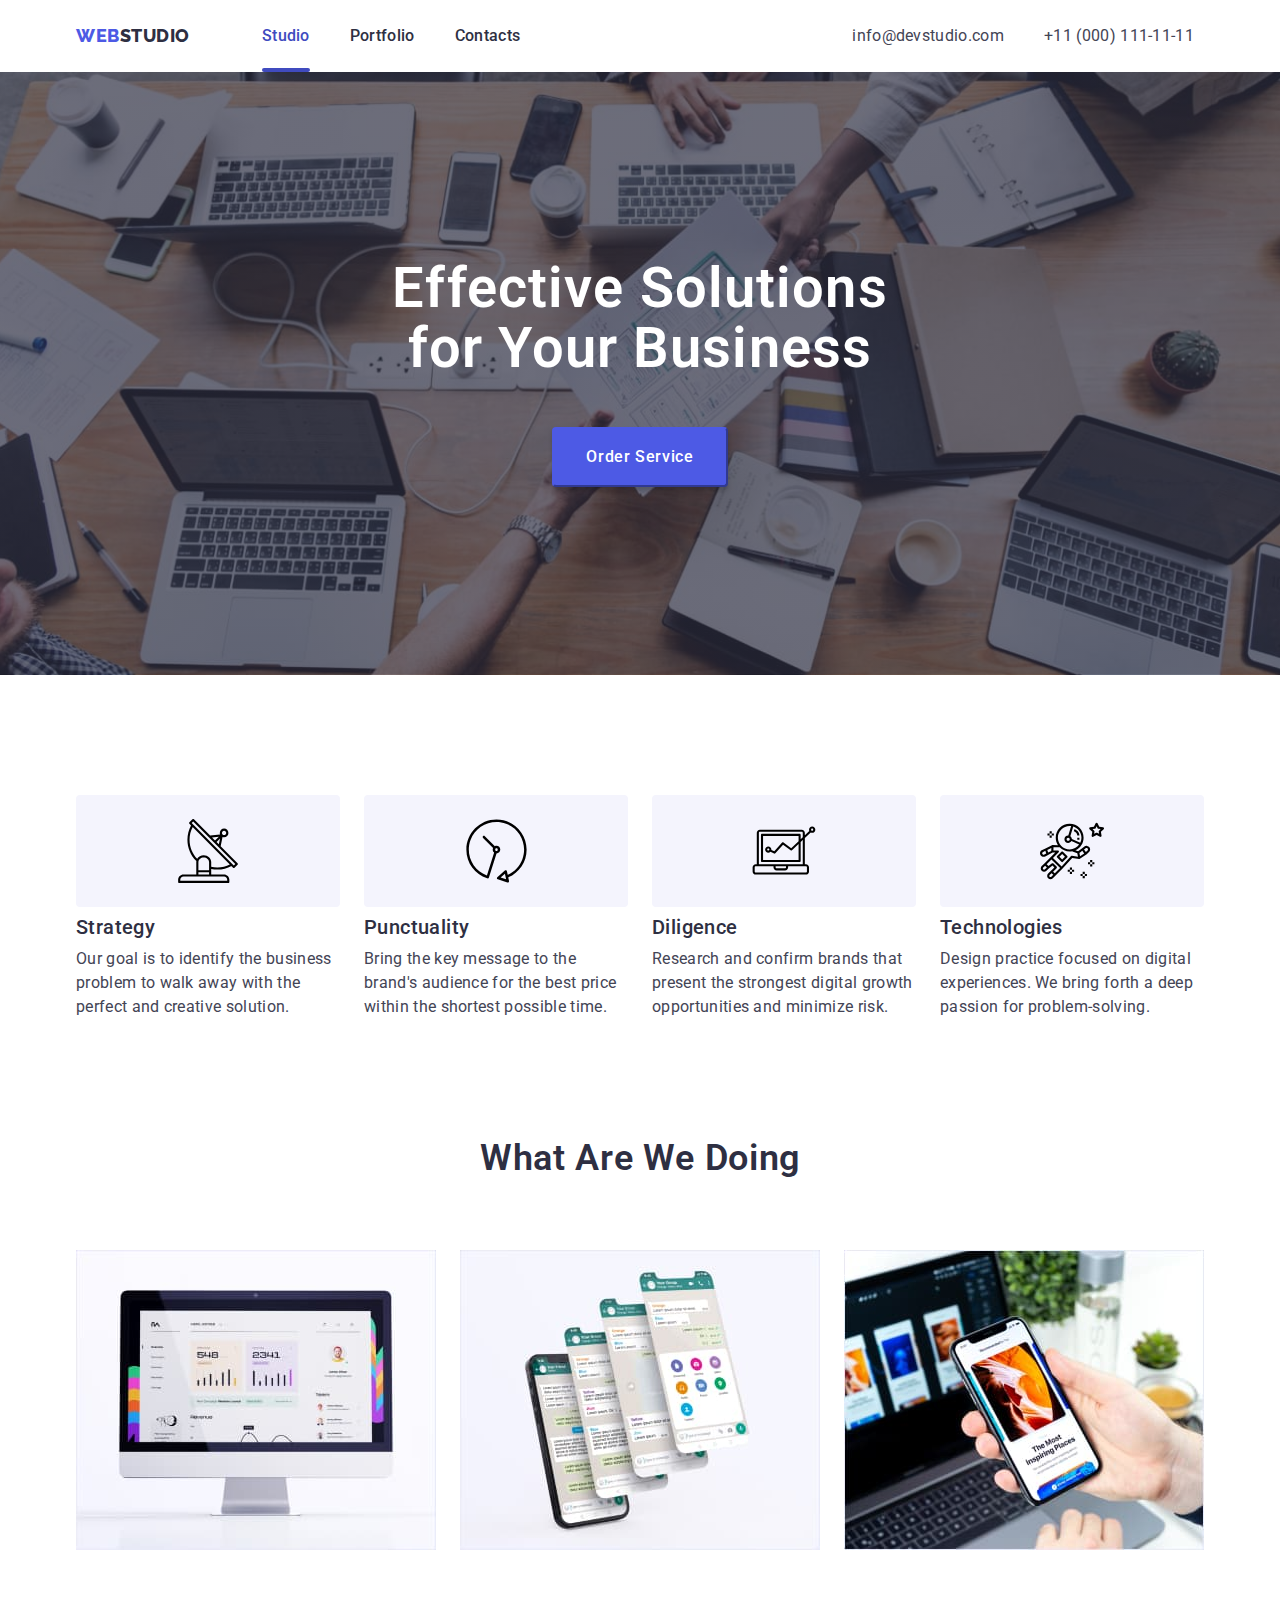
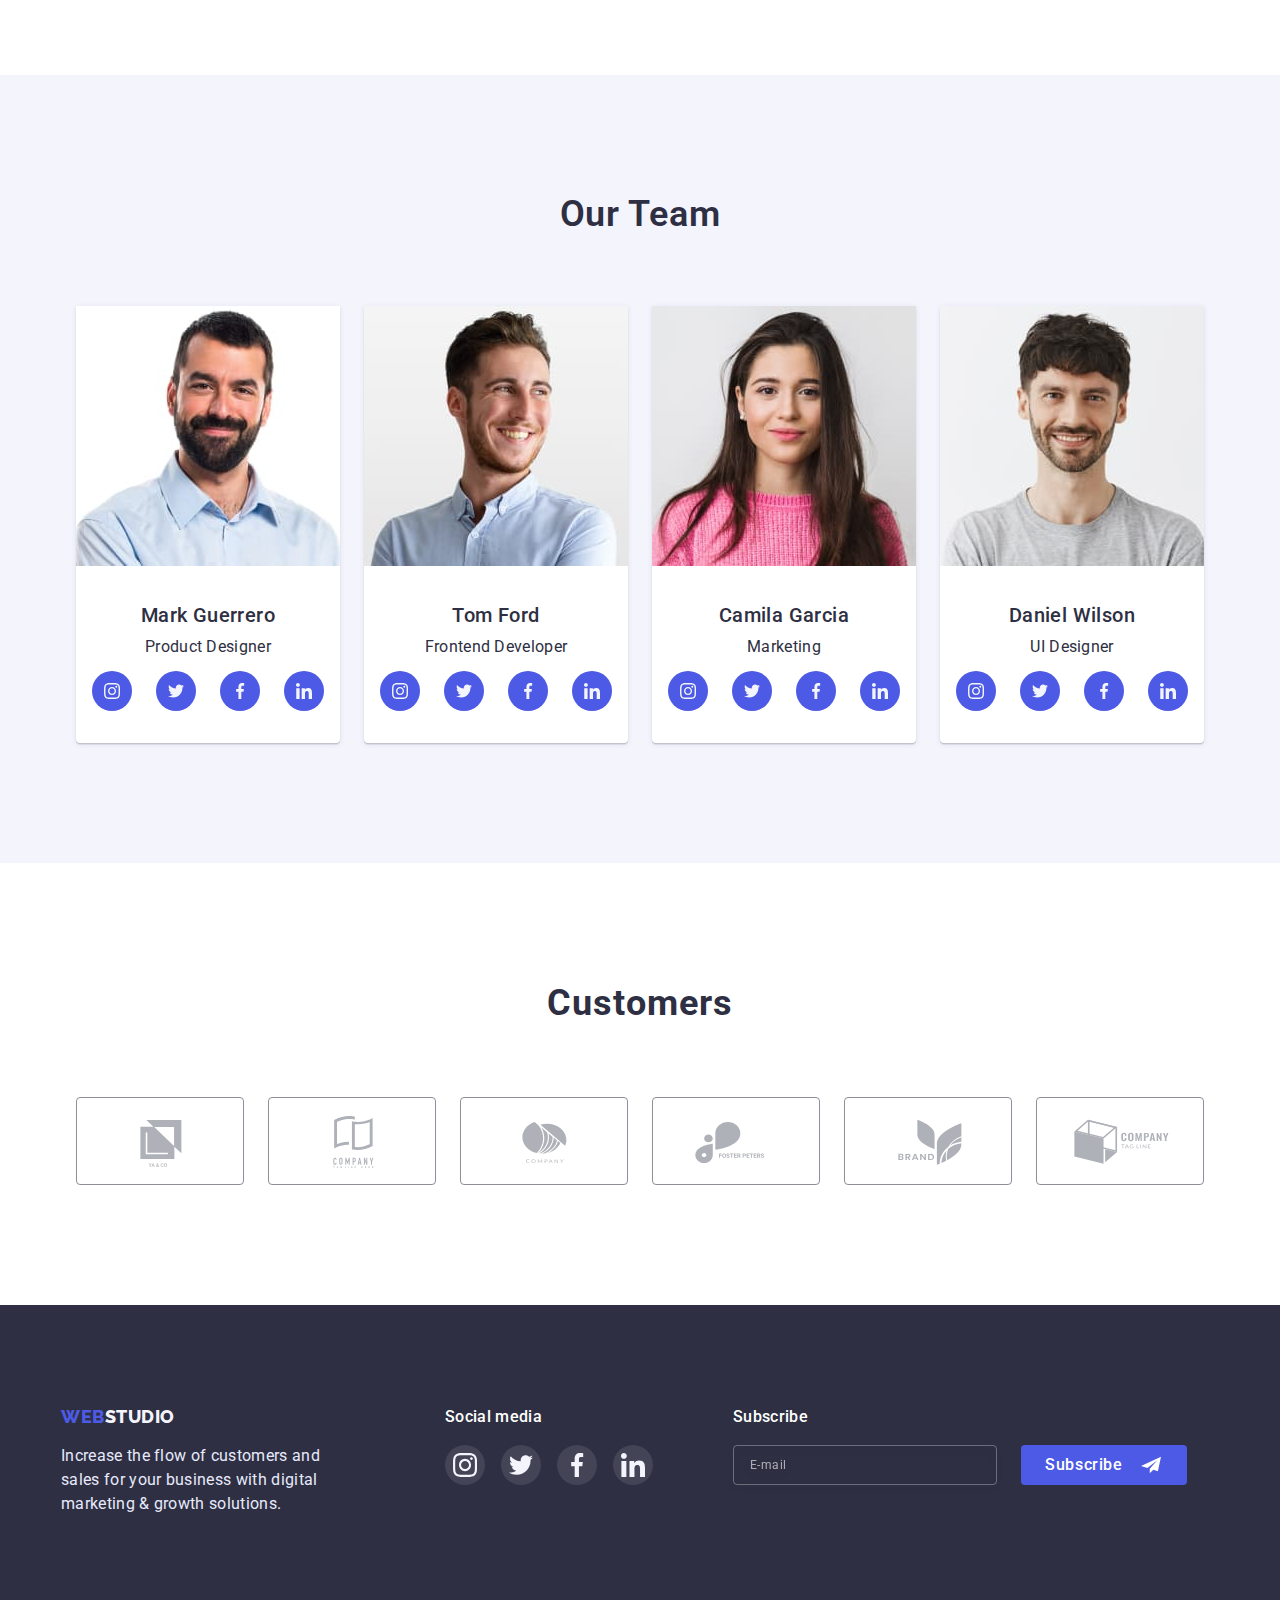
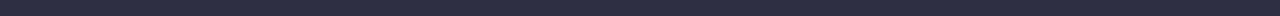
==== commit dabaaa91: "add edits" ====
--- a/index.html
+++ b/index.html
@@ -43,6 +43,67 @@
       </svg>
      </button>
     </div>
+
+    <div class="mob-menu is-hidden" data-menu>
+      <div class="container">
+        <div class="mob-menu-top">
+          <button type="button" class="btn-close mob-btn" data-menu-close>
+            <svg class="icon-close" width="8" height="8">
+              <use href="./images/symbol-defs.svg#icon-close"></use>
+            </svg>
+            </button>
+  
+          
+             <nav>
+              <ul class="list mob-menu-list">
+                <li class="mob-menu-item"> <a class="mob-menu-link" href="./index.html">Studio</a> </li>
+                <li class="mob-menu-item"> <a class="mob-menu-link" href="./portfolio.html">Portfolio</a> </li>
+                <li class="mob-menu-item"> <a class="mob-menu-link" href="#">Contacts</a> </li>
+              </ul>
+             </nav>
+        </div>
+
+          <div class="mob-menu-bottom">
+            <ul class="list mob-address-list">
+              <a class="mob-address" href="tel:+110001111111">+11 (000) 111-11-11</a>
+              <a class="mob-address" href="mailto:info@devstudio.com">info@devstudio.com</a>
+              </ul>
+  
+              <ul class="mob-social-list list">
+                <li class="mob-social-items">
+                  <a class="mob-social-link" href="">
+                    <svg class="social-icon" width="24" height="24">
+                      <use href="./images/symbol-defs.svg#icon-instagram"></use>
+                    </svg>
+                  </a>
+                </li>
+                <li class="mob-social-items">
+                  <a class="mob-social-link" href="">
+                    <svg class="social-icon" width="24" height="24">
+                      <use href="./images/symbol-defs.svg#icon-twitter"></use>
+                    </svg>
+                  </a>
+                </li>
+                <li class="mob-social-items">
+                  <a class="mob-social-link" href="">
+                    <svg class="social-icon" width="24" height="24">
+                      <use href="./images/symbol-defs.svg#icon-facebook"></use>
+                    </svg>
+                  </a>
+                </li>
+                <li class="mob-social-items">
+                  <a class="mob-social-link" href="">
+                    <svg class="social-icon" width="24" height="24">
+                      <use href="./images/symbol-defs.svg#icon-linkedin"></use>
+                    </svg>
+                  </a>
+                </li>
+              </ul>
+          </div>
+      
+      </div>
+    </div>
+    
     </header>
     
 
@@ -493,65 +554,7 @@
         </div>
       </div>
 
-      <div class="mob-menu is-hidden" data-menu>
-        <div class="container">
-          <div class="mob-menu-top">
-            <button type="button" class="btn-close mob-btn" data-menu-close>
-              <svg class="icon-close" width="8" height="8">
-                <use href="./images/symbol-defs.svg#icon-close"></use>
-              </svg>
-              </button>
-    
-            
-               <nav>
-                <ul class="list mob-menu-list">
-                  <li class="mob-menu-item"> <a class="mob-menu-link" href="./index.html">Studio</a> </li>
-                  <li class="mob-menu-item"> <a class="mob-menu-link" href="./portfolio.html">Portfolio</a> </li>
-                  <li class="mob-menu-item"> <a class="mob-menu-link" href="#">Contacts</a> </li>
-                </ul>
-               </nav>
-          </div>
-  
-            <div class="mob-menu-bottom">
-              <ul class="list mob-address-list">
-                <a class="mob-address" href="tel:+110001111111">+11 (000) 111-11-11</a>
-                <a class="mob-address" href="mailto:info@devstudio.com">info@devstudio.com</a>
-                </ul>
-    
-                <ul class="mob-social-list list">
-                  <li class="mob-social-items">
-                    <a class="mob-social-link" href="">
-                      <svg class="social-icon" width="24" height="24">
-                        <use href="./images/symbol-defs.svg#icon-instagram"></use>
-                      </svg>
-                    </a>
-                  </li>
-                  <li class="mob-social-items">
-                    <a class="mob-social-link" href="">
-                      <svg class="social-icon" width="24" height="24">
-                        <use href="./images/symbol-defs.svg#icon-twitter"></use>
-                      </svg>
-                    </a>
-                  </li>
-                  <li class="mob-social-items">
-                    <a class="mob-social-link" href="">
-                      <svg class="social-icon" width="24" height="24">
-                        <use href="./images/symbol-defs.svg#icon-facebook"></use>
-                      </svg>
-                    </a>
-                  </li>
-                  <li class="mob-social-items">
-                    <a class="mob-social-link" href="">
-                      <svg class="social-icon" width="24" height="24">
-                        <use href="./images/symbol-defs.svg#icon-linkedin"></use>
-                      </svg>
-                    </a>
-                  </li>
-                </ul>
-            </div>
-        
-        </div>
-      </div>
+      
 
       <script src="./js/modal.js"></script>
       <script src="./js/menu.js"></script>
--- a/css/style.css
+++ b/css/style.css
@@ -1052,11 +1052,13 @@
 }
 
 .mob-menu {
-    position: absolute;
+    position: fixed;
     top: 0;
     width: 100vw;
     height: 100vh;
-    padding: 40px;
+    padding-top: 40px;
+    padding-left: 40px;
+    padding-bottom: 40px;
 
     background-color: var(--primery-bg-color);
 }
--- a/css/desktop.css
+++ b/css/desktop.css
@@ -112,6 +112,8 @@
 
     .work-section {
         display: flex;
+        padding-top: 0;
+        padding-bottom: 120px;
     }
 
     /* ----------------------Team------------------ */
